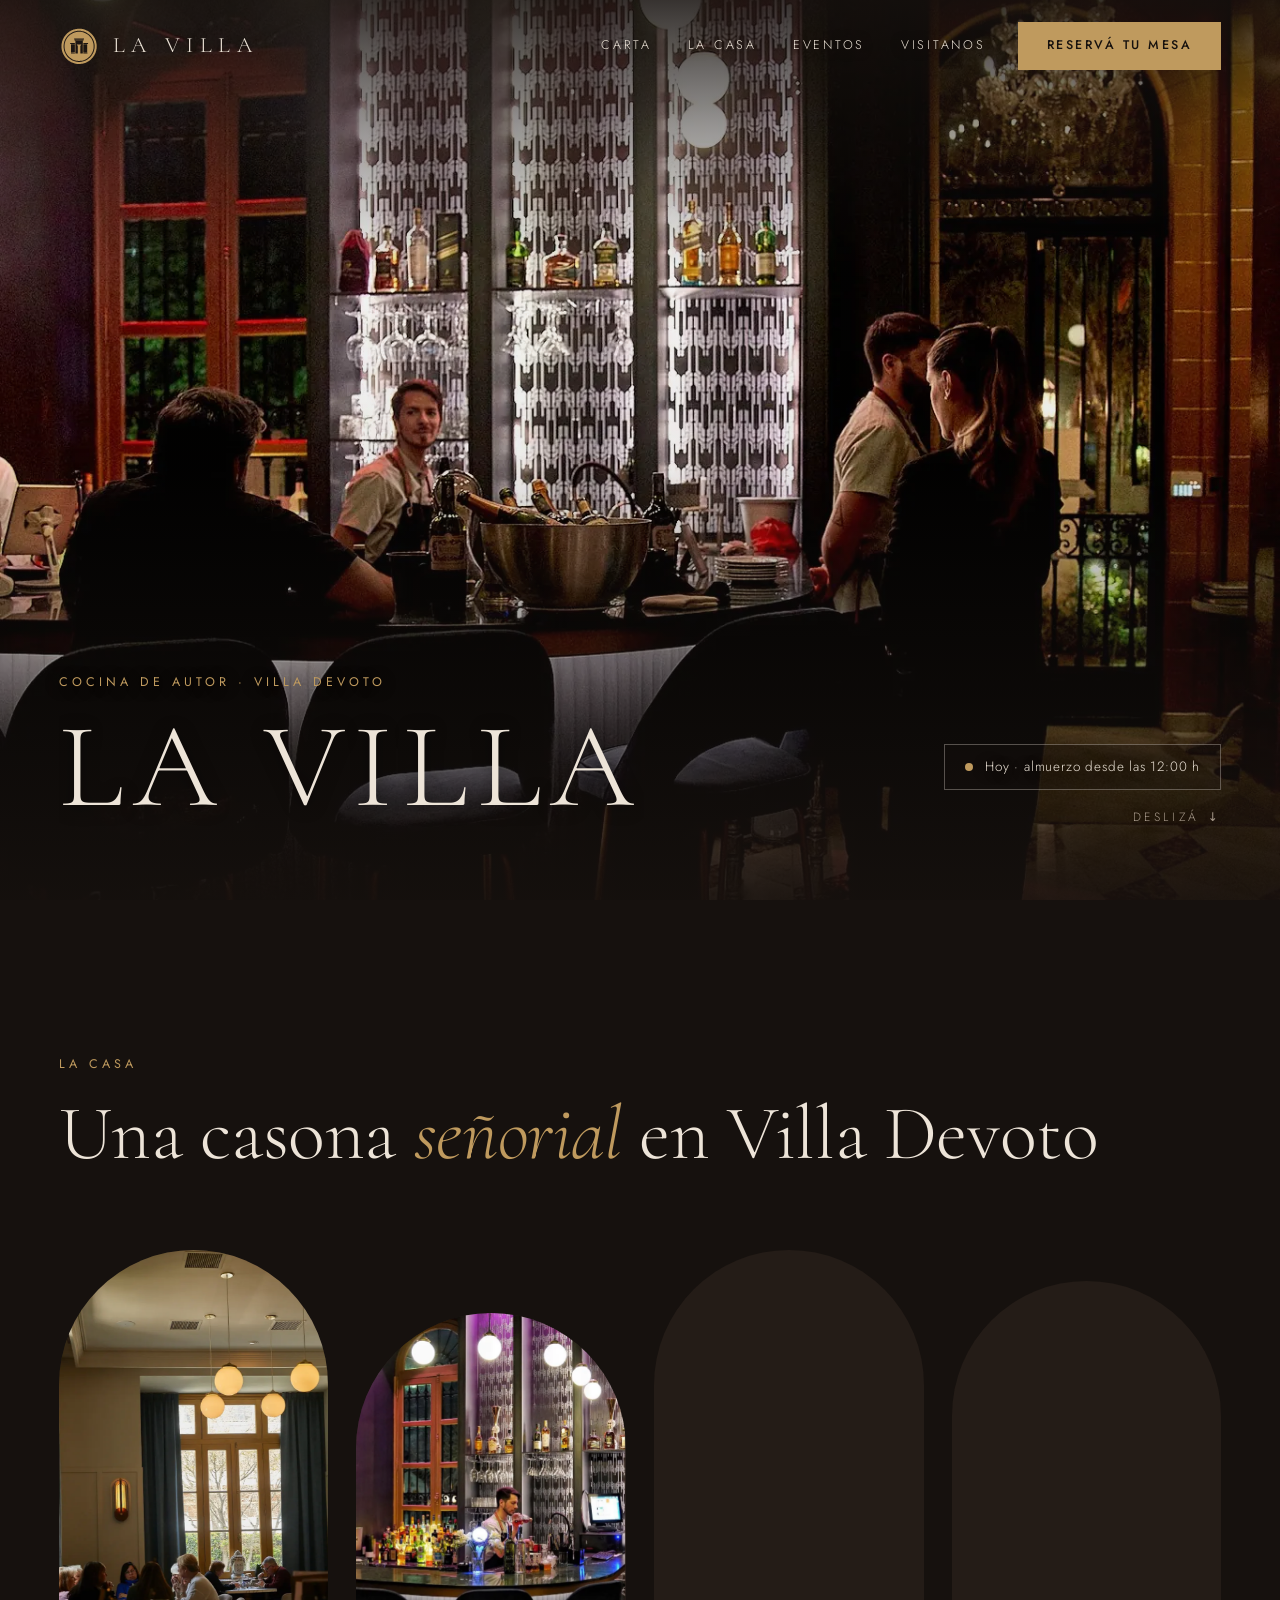
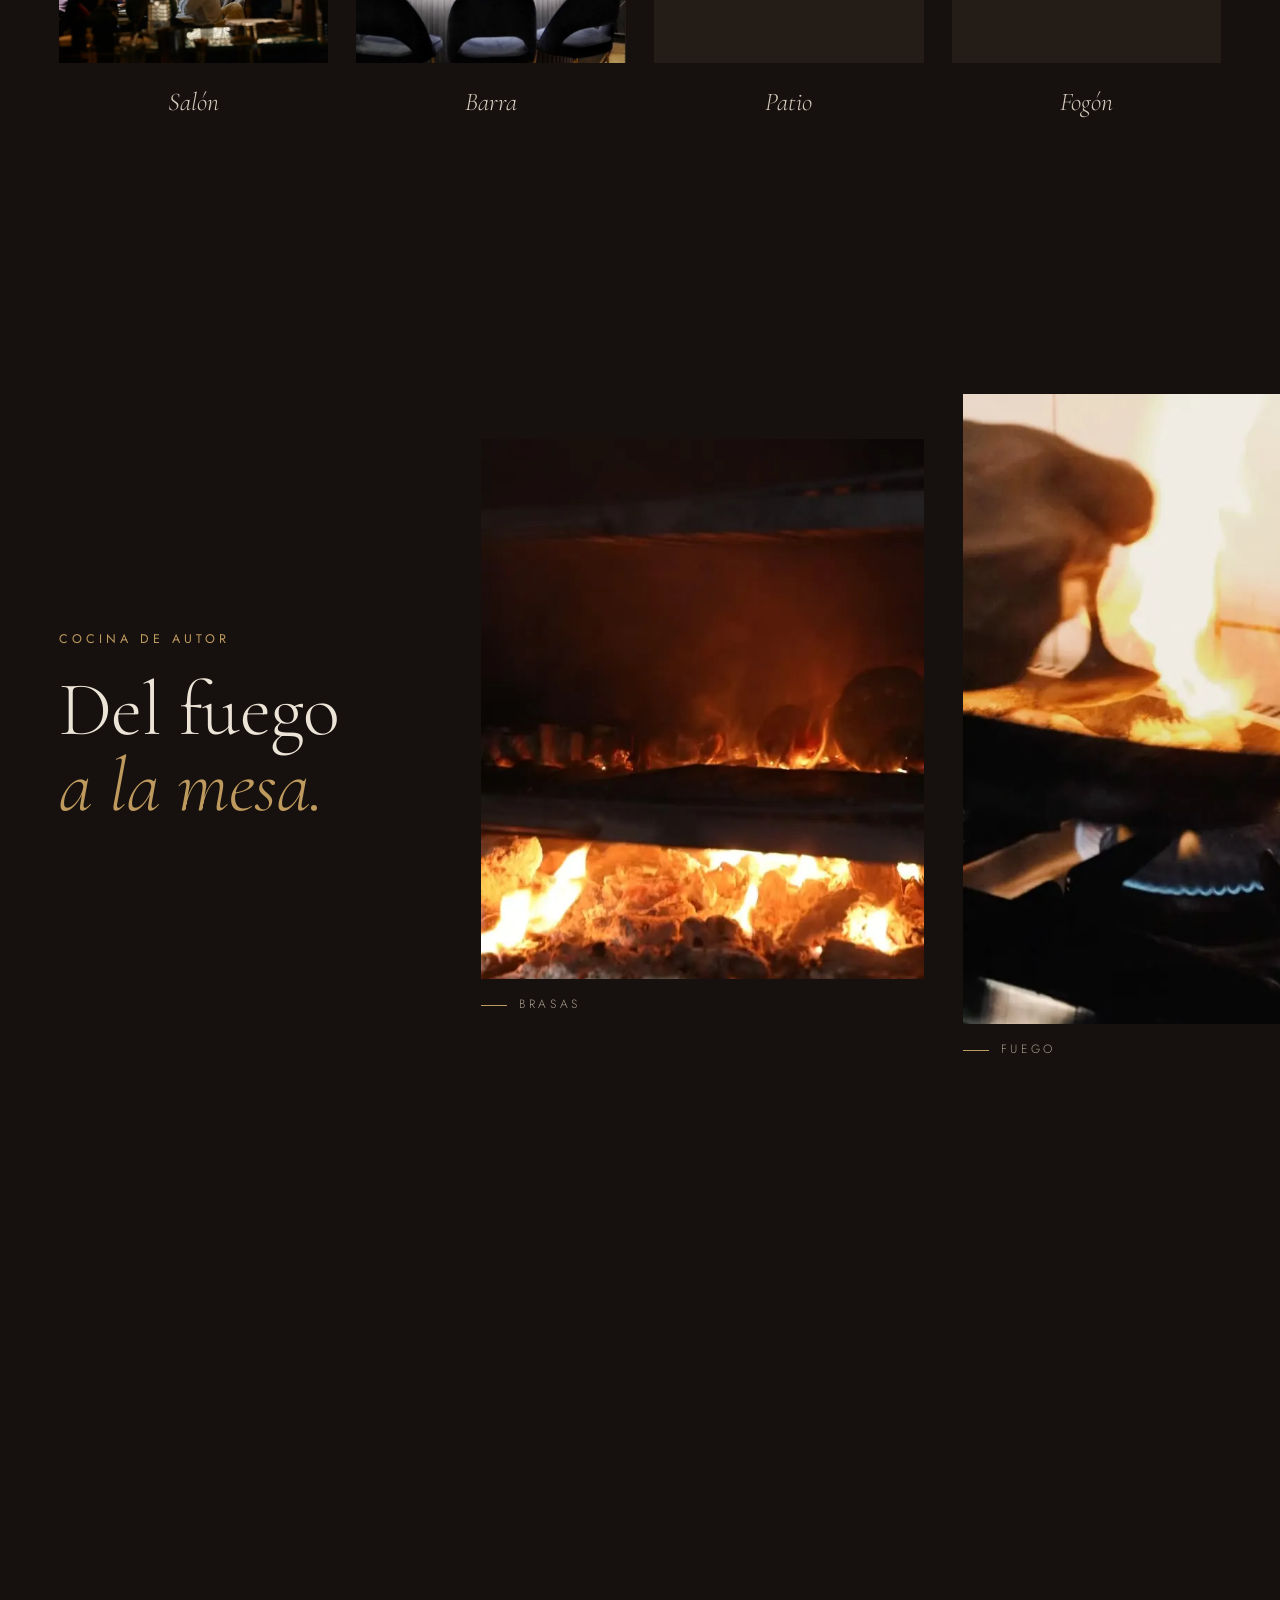
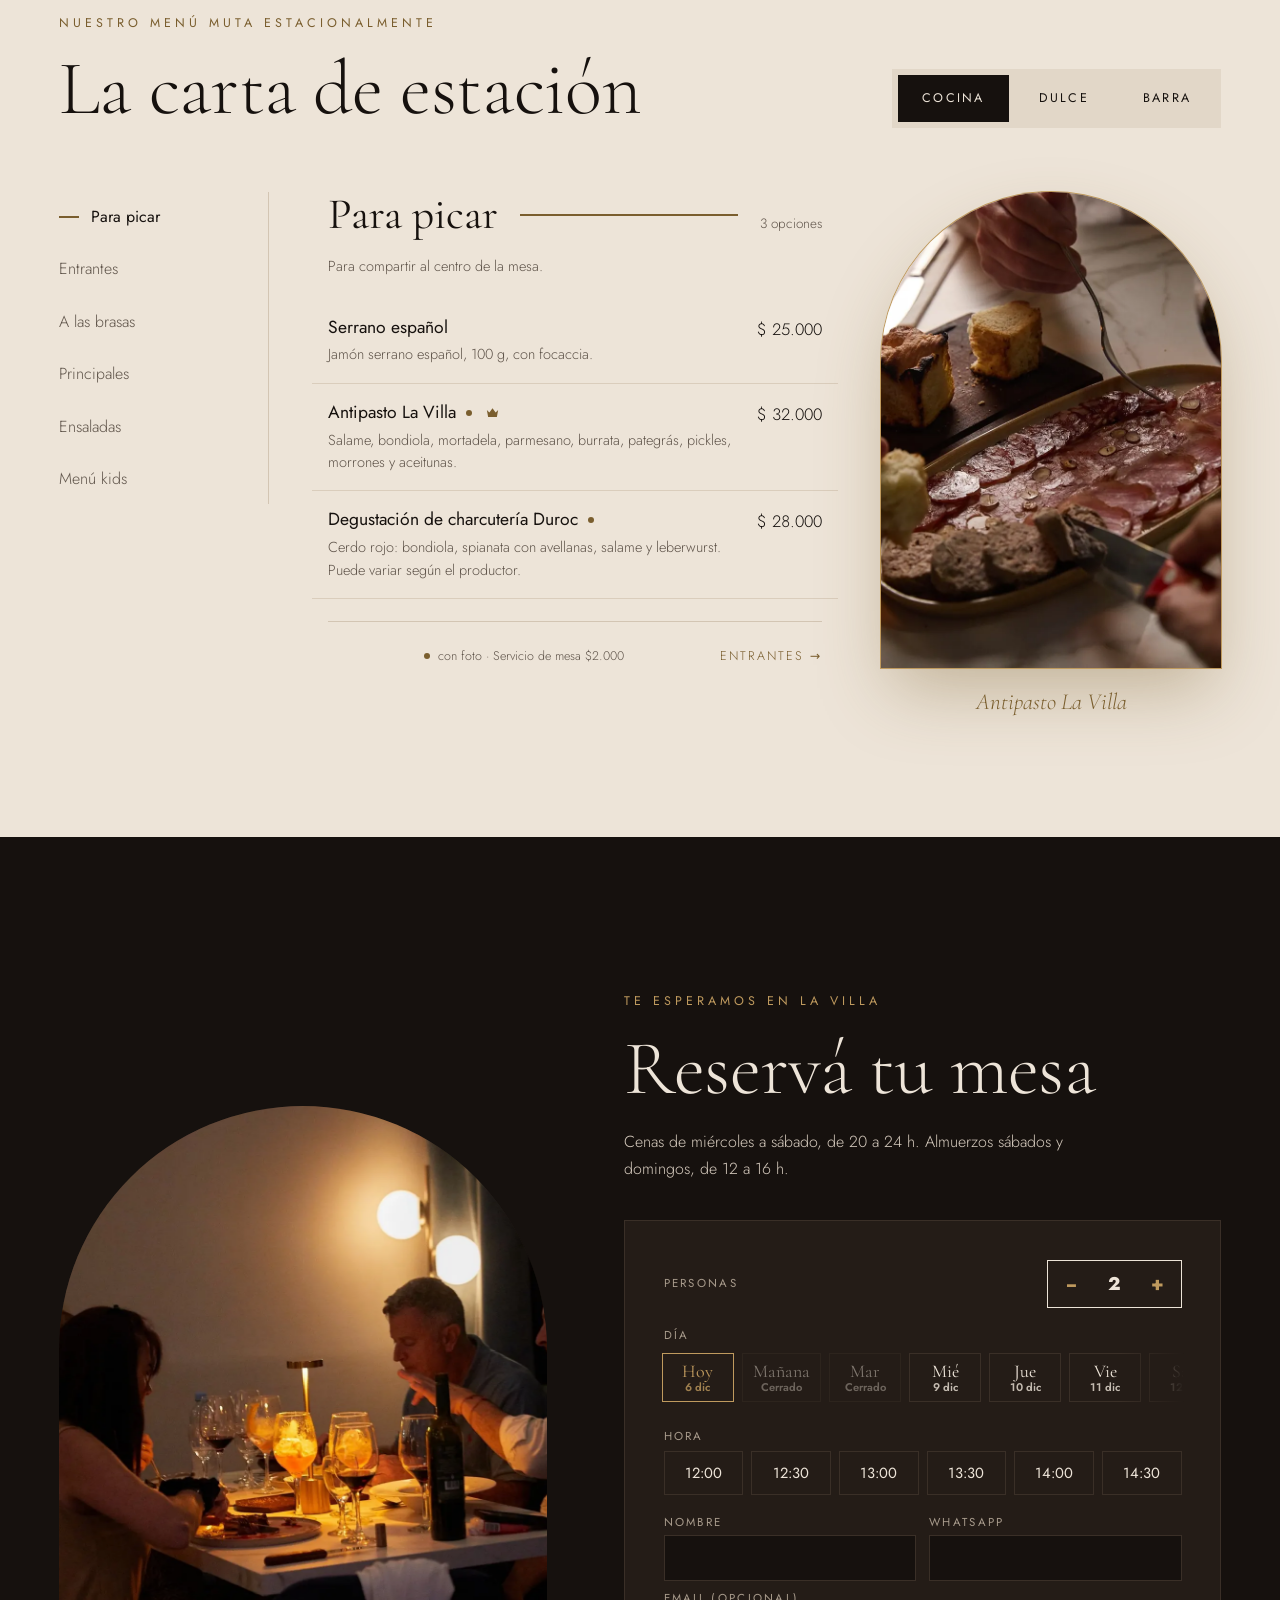
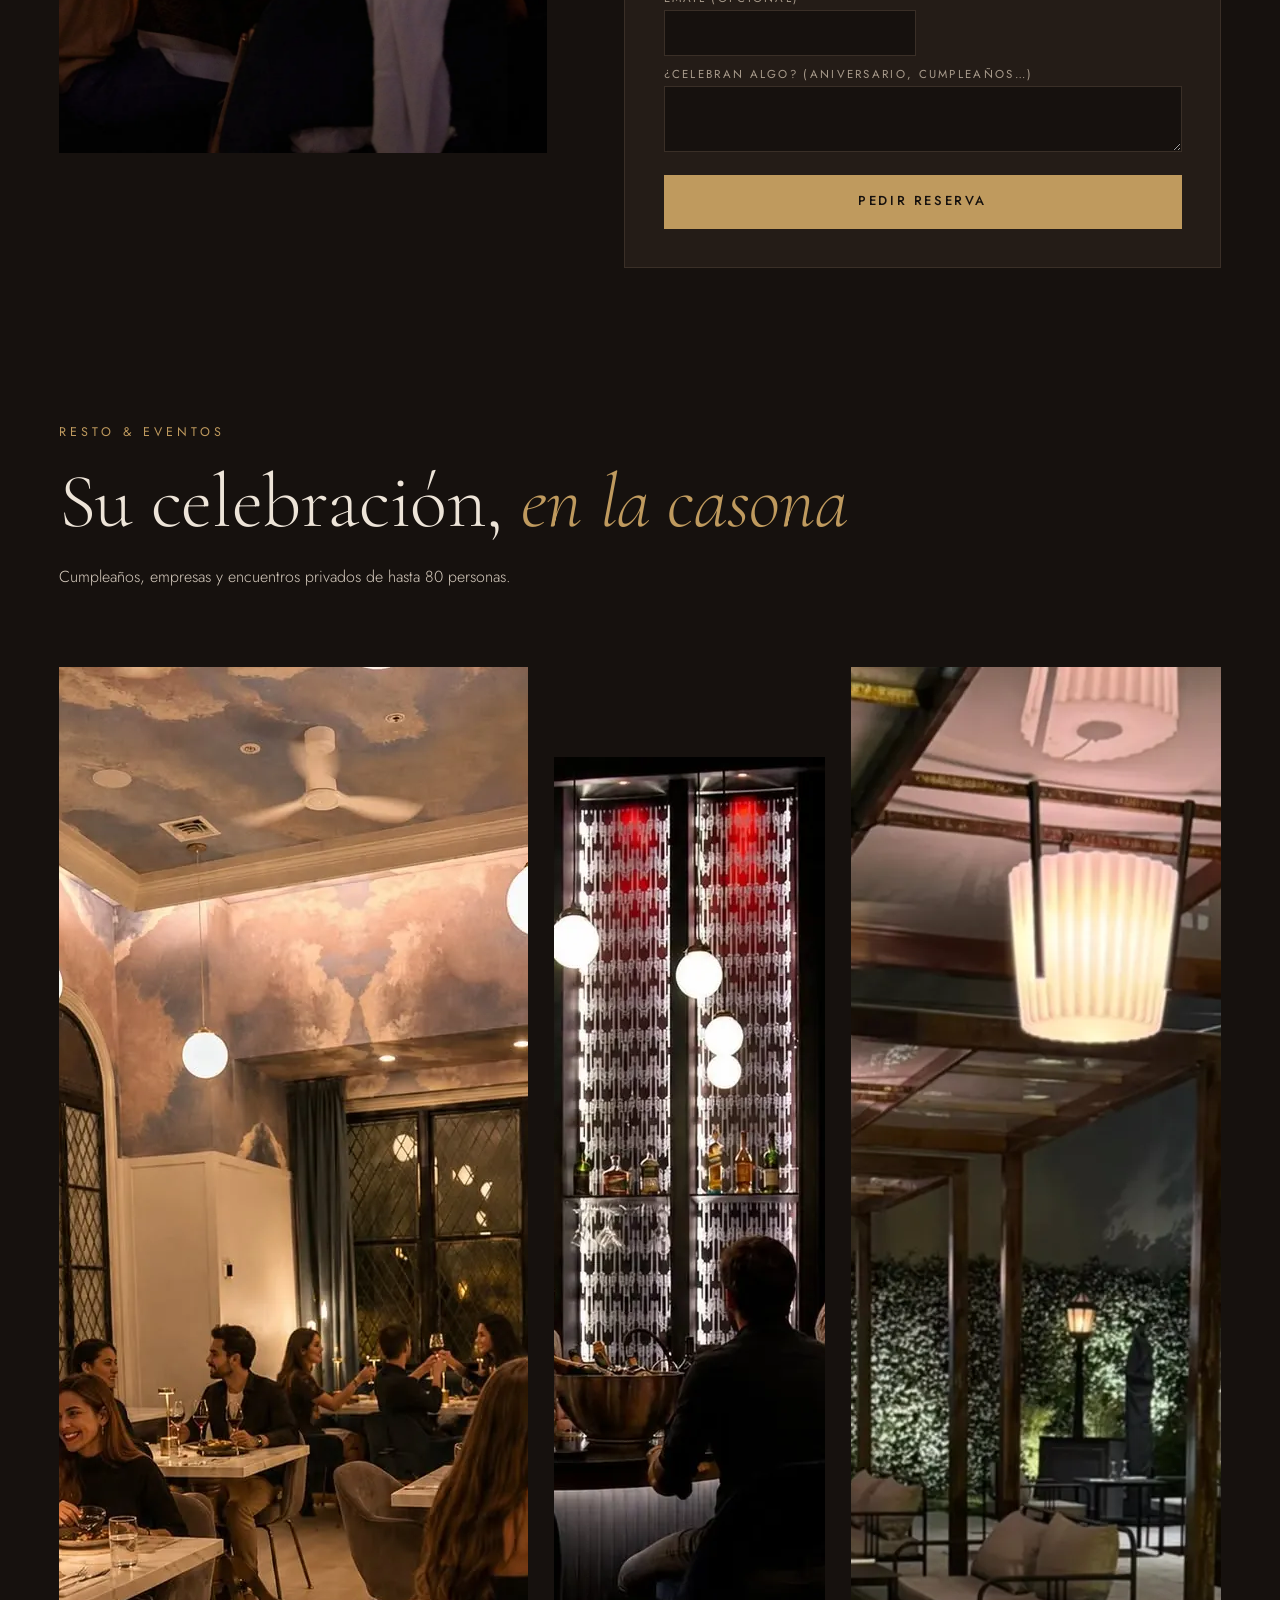
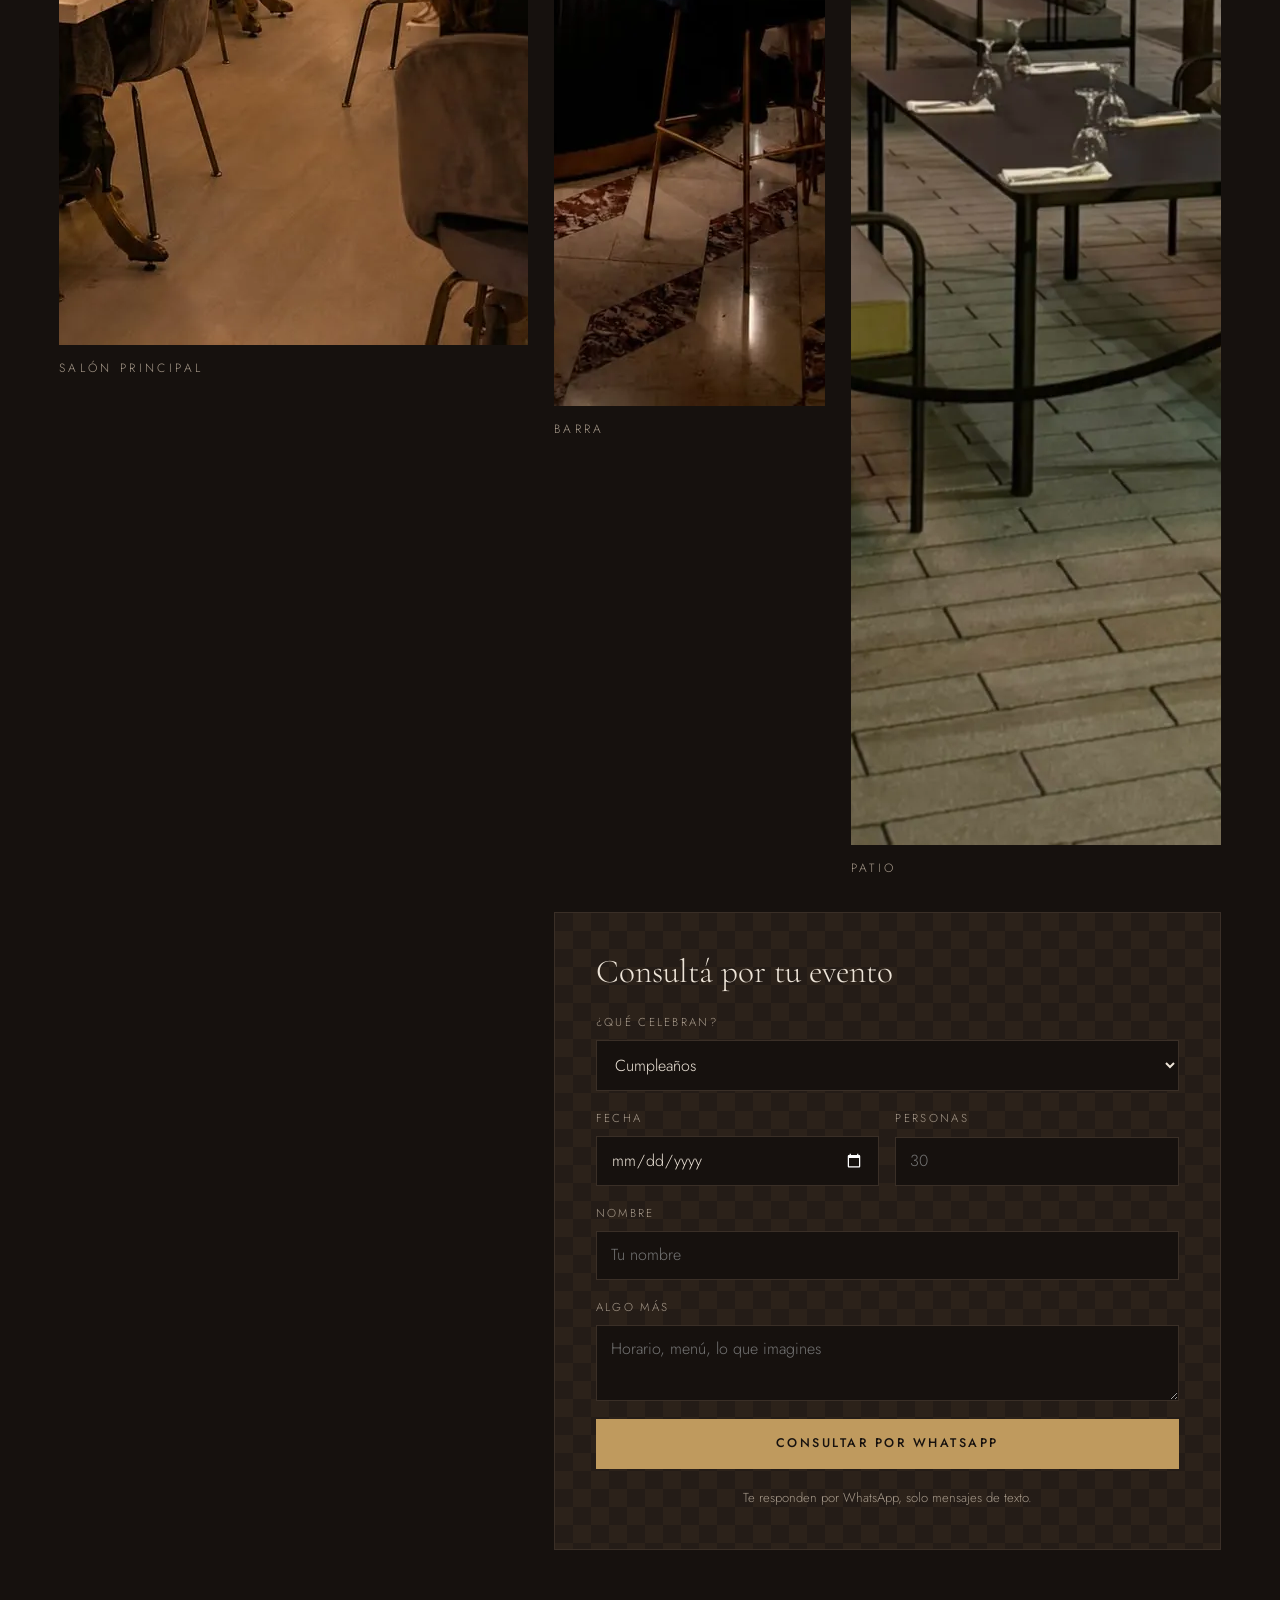
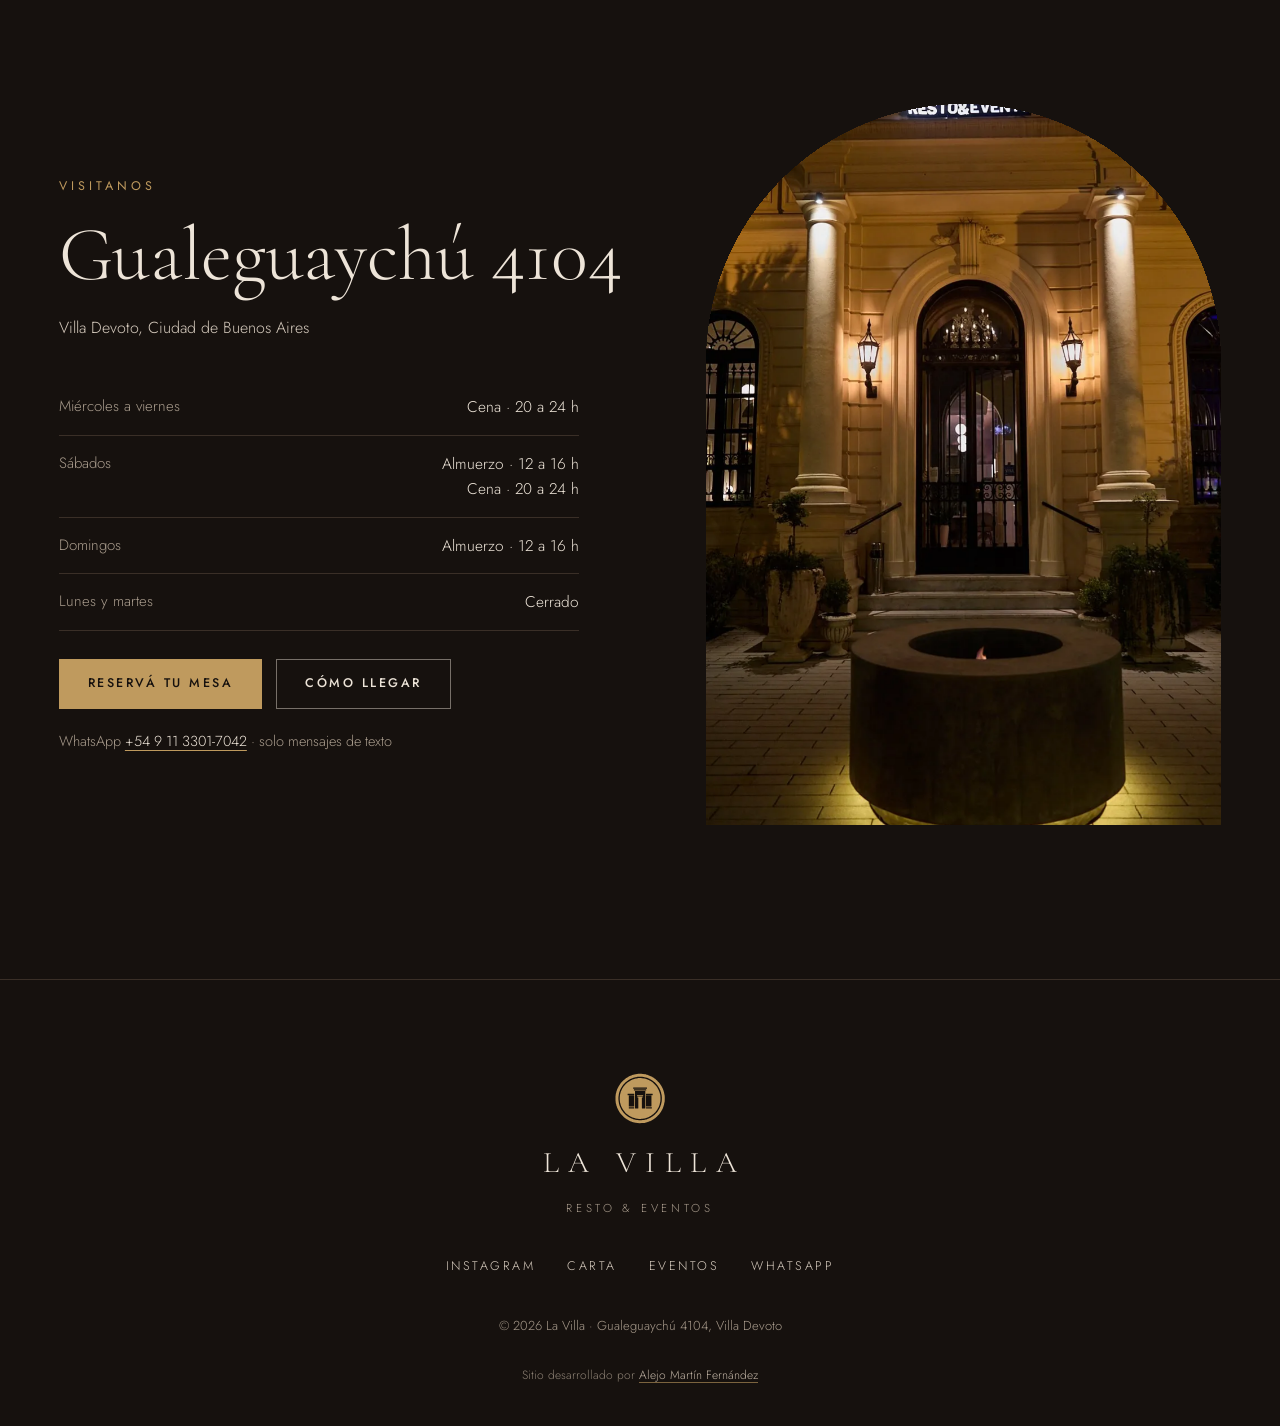
==== index.html @ 68de13ac "Demo Casa de la Villa Co-Authored-By: Claude Opus 5.5 <noreply@anthropic.com> Claude-Session: https:" ====
<!doctype html>
<html lang="es">
<head>
<meta charset="utf-8">
<meta name="viewport" content="width=device-width, initial-scale=1, viewport-fit=cover">
<title>La Villa · Resto &amp; Eventos · Cocina de autor en Villa Devoto</title>
<meta name="description" content="La Villa: cocina de autor de estación, carnes a las brasas y coctelería en una casona de Villa Devoto. Cenas de miércoles a sábado, almuerzos sábados y domingos. Reservá tu mesa.">
<meta name="theme-color" content="#16110E">
<meta property="og:title" content="La Villa · Resto &amp; Eventos">
<meta property="og:description" content="Cocina de autor en una casona de Villa Devoto. Reservá tu mesa.">
<meta property="og:image" content="img/hero-noche.webp">
<link rel="icon" href="img/isotipo.svg" type="image/svg+xml">
<script>
  // Antes de pintar: intro (si corresponde) y "el reloj" de la casona (día / noche según la hora del local).
  (function () {
    var d = document.documentElement, q = new URLSearchParams(location.search);
    var reduce = window.matchMedia && matchMedia('(prefers-reduced-motion: reduce)').matches;
    if (!reduce && !q.has('sinintro')) {
      d.classList.add('con-intro');
      d.style.overflow = 'hidden';
      setTimeout(function () { d.style.overflow = ''; }, 5200); // seguro anti-trabas
    }
    var m = q.get('momento');
    if (m !== 'dia' && m !== 'noche') {
      var h = Number(new Intl.DateTimeFormat('en-GB', { timeZone: 'America/Argentina/Buenos_Aires', hour: '2-digit', hourCycle: 'h23' }).format(new Date()));
      m = (h >= 7 && h < 19) ? 'dia' : 'noche';
    }
    d.dataset.momento = m;
  })();
</script>
<link rel="preconnect" href="https://fonts.googleapis.com">
<link rel="preconnect" href="https://fonts.gstatic.com" crossorigin>
<link rel="stylesheet" href="https://fonts.googleapis.com/css2?family=Cormorant+Garamond:ital,wght@0,300;0,400;0,500;1,300;1,400&amp;family=Jost:wght@300;400;500&amp;display=swap">
<link rel="stylesheet" href="kit/kit.css?v=1">
<link rel="stylesheet" href="css/style.css?v=1">
</head>
<body>

<!-- INTRO: se prende el fogón -->
<div id="intro" aria-hidden="true">
  <div class="intro__brasa"></div>
  <div class="intro__halo"></div>
  <img class="intro__iso" src="img/isotipo.svg" alt="" width="92" height="92">
  <div class="intro__nombre"><span>L</span><span>A</span><span>&nbsp;</span><span>V</span><span>I</span><span>L</span><span>L</span><span>A</span></div>
</div>

<header class="top" id="top">
  <a class="top__marca" href="#inicio" aria-label="La Villa, inicio">
    <img src="img/isotipo.svg" alt="" width="40" height="40">
    <span>LA VILLA</span>
  </a>
  <nav class="top__nav" aria-label="Secciones">
    <a href="#carta">Carta</a>
    <a href="#casa">La casa</a>
    <a href="#eventos">Eventos</a>
    <a href="#visitanos">Visitanos</a>
  </nav>
  <button type="button" class="btn btn--laton top__cta" data-kit-open="reservas">Reservá tu mesa</button>
  <button type="button" class="top__burger" aria-label="Abrir menú" aria-expanded="false" aria-controls="menu"><span></span><span></span></button>
</header>

<div class="menu" id="menu" hidden>
  <nav aria-label="Menú">
    <a href="#carta" style="--d:1">Carta</a>
    <a href="#casa" style="--d:2">La casa</a>
    <a href="#fuego" style="--d:3">Del fuego a la mesa</a>
    <a href="#eventos" style="--d:4">Eventos</a>
    <a href="#visitanos" style="--d:5">Visitanos</a>
  </nav>
  <button type="button" class="btn btn--laton" data-kit-open="reservas" style="--d:6">Reservá tu mesa</button>
</div>

<main>

  <!-- HERO -->
  <section class="hero" id="inicio" aria-label="La Villa">
    <div class="hero__foto">
      <img id="heroImg" alt="La Villa por dentro" width="1365" height="1706" fetchpriority="high" decoding="async">
      <script>
        (function () {
          var i = document.getElementById('heroImg'), dia = document.documentElement.dataset.momento === 'dia';
          i.src = dia ? 'img/hero-dia.webp' : 'img/hero-noche.webp';
          i.alt = dia ? 'El salón de La Villa con luz de mediodía' : 'La barra de La Villa iluminada de noche';
        })();
      </script>
      <noscript><img src="img/hero-noche.webp" alt="La barra de La Villa iluminada de noche"></noscript>
    </div>
    <div class="hero__velo"></div>
    <div class="hero__pie">
      <div class="hero__txt">
        <p class="kicker hero__kicker">Cocina de autor · Villa Devoto</p>
        <h1 class="hero__titulo"><span class="mascara"><span>LA VILLA</span></span></h1>
        <div class="hero__botones">
          <button type="button" class="btn btn--laton" data-kit-open="reservas">Reservá</button>
          <a class="btn btn--linea" href="#carta">La carta</a>
        </div>
      </div>
      <div class="hero__lado">
        <p class="estado" id="estado"><span class="estado__punto"></span><span class="estado__txt">Cenas de miércoles a sábado · 20 a 24 h</span></p>
        <a class="hero__bajar" href="#casa">Deslizá <span aria-hidden="true">↓</span></a>
      </div>
    </div>
  </section>

  <!-- LA CASA -->
  <section class="casa bloque" id="casa">
    <div class="cabeza">
      <p class="kicker rv">La casa</p>
      <h2 class="titulo rv" style="--d:1">Una casona <em>señorial</em> en Villa Devoto</h2>
    </div>
    <div class="arcos">
      <figure class="arco rv-foto" style="--d:0"><div class="arco__marco"><img src="img/casa-salon.webp" alt="El salón de techos altos" width="1100" height="1376" loading="lazy" decoding="async"></div><figcaption>Salón</figcaption></figure>
      <figure class="arco arco--bajo rv-foto" style="--d:1"><div class="arco__marco"><img src="img/casa-barra.webp" alt="La barra iluminada" width="892" height="1115" loading="lazy" decoding="async"></div><figcaption>Barra</figcaption></figure>
      <figure class="arco rv-foto" style="--d:2"><div class="arco__marco"><img src="img/casa-patio.webp" alt="El patio con faroles" width="1100" height="1375" loading="lazy" decoding="async"></div><figcaption>Patio</figcaption></figure>
      <figure class="arco arco--medio rv-foto" style="--d:3"><div class="arco__marco"><img src="img/casa-fogon.webp" alt="El fogón de la entrada" width="1000" height="1778" loading="lazy" decoding="async"></div><figcaption>Fogón</figcaption></figure>
    </div>
  </section>

  <!-- DEL FUEGO A LA MESA -->
  <section class="fuego" id="fuego" aria-label="Del fuego a la mesa">
    <div class="fuego__pin">
      <div class="fuego__pista">
        <div class="fuego__intro">
          <p class="kicker rv">Cocina de autor</p>
          <h2 class="titulo rv" style="--d:1">Del fuego<br><em>a la mesa.</em></h2>
        </div>
        <figure class="cuadro"><img src="img/fuego-brasas.webp" alt="Brasas del horno de carbón" width="640" height="1136" loading="lazy" decoding="async"><figcaption>Brasas</figcaption></figure>
        <figure class="cuadro cuadro--alto"><img src="img/fuego-llama.webp" alt="Llama en la sartén" width="720" height="1280" loading="lazy" decoding="async"><figcaption>Fuego</figcaption></figure>
        <figure class="cuadro"><img src="img/fuego-cocina.webp" alt="El cocinero en la línea" width="1000" height="1250" loading="lazy" decoding="async"><figcaption>Oficio</figcaption></figure>
        <figure class="cuadro cuadro--alto"><img src="img/fuego-emplatado.webp" alt="Emplatado de un pescado" width="1000" height="1250" loading="lazy" decoding="async"><figcaption>Detalle</figcaption></figure>
        <figure class="cuadro"><img src="img/fuego-mesa.webp" alt="Un plato llega a la mesa" width="1000" height="1250" loading="lazy" decoding="async"><figcaption>Mesa</figcaption></figure>
      </div>
    </div>
  </section>

  <!-- CARTA -->
  <section class="carta bloque" id="carta">
    <div class="carta__cabeza">
      <div>
        <p class="kicker rv">Nuestro menú muta estacionalmente</p>
        <h2 class="titulo rv" style="--d:1">La carta de estación</h2>
      </div>
      <div class="carta__paginas rv" style="--d:2" role="tablist" aria-label="Partes de la carta">
        <button type="button" role="tab" data-pagina="cocina" aria-selected="true" class="is-on">Cocina</button>
        <button type="button" role="tab" data-pagina="dulce" aria-selected="false">Dulce</button>
        <button type="button" role="tab" data-pagina="barra" aria-selected="false">Barra</button>
      </div>
    </div>
    <div class="carta__cuerpo rv" style="--d:2">
      <nav class="carta__indice" aria-label="Secciones de la carta"></nav>
      <div class="carta__lista">
        <div class="carta__seccion-cabeza">
          <h3 class="carta__seccion"></h3>
          <span class="carta__linea"></span>
          <span class="carta__cuenta"></span>
        </div>
        <p class="carta__nota" hidden></p>
        <div data-kit="carta"></div>
        <div class="carta__pie">
          <button type="button" class="carta__nav" data-ir="-1"></button>
          <span class="carta__leyenda"><span class="punto"></span> con foto · Servicio de mesa $2.000</span>
          <button type="button" class="carta__nav carta__nav--sig" data-ir="1"></button>
        </div>
      </div>
      <figure class="carta__foto" aria-hidden="true">
        <div class="carta__arco"><img class="a" alt="" decoding="async"><img class="b" alt="" decoding="async"></div>
        <figcaption></figcaption>
      </figure>
    </div>
  </section>

  <!-- RESERVAS -->
  <section class="reserva bloque" id="reservar">
    <figure class="reserva__foto rv-foto">
      <div class="arco__marco">
        <img src="img/mesa-noche.webp" data-src-dia="img/mesa-dia.webp" alt="Una mesa a la luz de las lámparas" width="1080" height="1350" loading="lazy" decoding="async">
      </div>
    </figure>
    <div class="reserva__form">
      <p class="kicker rv">Te esperamos en La Villa</p>
      <h2 class="titulo rv" style="--d:1">Reservá tu mesa</h2>
      <p class="bajada rv" style="--d:2">Cenas de miércoles a sábado, de 20 a 24 h. Almuerzos sábados y domingos, de 12 a 16 h.</p>
      <div class="rv" style="--d:3" data-kit="reservas"></div>
    </div>
  </section>

  <!-- EVENTOS -->
  <section class="eventos bloque" id="eventos">
    <div class="cabeza">
      <p class="kicker rv">Resto &amp; Eventos</p>
      <h2 class="titulo rv" style="--d:1">Su celebración, <em>en la casona</em></h2>
      <p class="bajada rv" style="--d:2">Cumpleaños, empresas y encuentros privados de hasta 80 personas.</p>
    </div>
    <div class="eventos__grilla">
      <figure class="ev ev--a rv-foto"><img src="img/evento-salon.webp" alt="El salón lleno, de noche" width="1023" height="1278" loading="lazy" decoding="async"><figcaption>Salón principal</figcaption></figure>
      <figure class="ev ev--b rv-foto" style="--d:1"><img src="img/evento-barra.webp" alt="La barra en una noche llena" width="1000" height="1249" loading="lazy" decoding="async"><figcaption>Barra</figcaption></figure>
      <figure class="ev ev--c rv-foto" style="--d:2"><img src="img/evento-patio.webp" alt="El patio cubierto" width="1000" height="1778" loading="lazy" decoding="async"><figcaption>Patio</figcaption></figure>
      <form class="ev-form rv" style="--d:2" id="evForm" novalidate>
        <h3>Consultá por tu evento</h3>
        <label class="campo"><span>¿Qué celebran?</span>
          <select name="tipo">
            <option>Cumpleaños</option><option>Evento de empresa</option><option>Aniversario o casamiento</option><option>Otro</option>
          </select>
        </label>
        <div class="campo-fila">
          <label class="campo"><span>Fecha</span><input type="date" name="fecha"></label>
          <label class="campo"><span>Personas</span><input type="number" name="personas" min="10" max="80" inputmode="numeric" placeholder="30"></label>
        </div>
        <label class="campo"><span>Nombre</span><input name="nombre" autocomplete="name" placeholder="Tu nombre"></label>
        <label class="campo"><span>Algo más</span><textarea name="nota" rows="2" placeholder="Horario, menú, lo que imagines"></textarea></label>
        <p class="ev-form__msg" role="alert" hidden></p>
        <button type="submit" class="btn btn--laton btn--bloque">Consultar por WhatsApp</button>
        <p class="ev-form__nota">Te responden por WhatsApp, solo mensajes de texto.</p>
      </form>
    </div>
  </section>

  <!-- VISITANOS -->
  <section class="visitanos bloque" id="visitanos">
    <figure class="visitanos__foto rv-foto">
      <div class="arco__marco"><img src="img/fachada-fogon.webp" alt="La fachada de La Villa de noche, con el fogón encendido" width="914" height="1620" loading="lazy" decoding="async"></div>
    </figure>
    <div class="visitanos__info">
      <p class="kicker rv">Visitanos</p>
      <h2 class="titulo rv" style="--d:1">Gualeguaychú 4104</h2>
      <p class="bajada rv" style="--d:2">Villa Devoto, Ciudad de Buenos Aires</p>
      <dl class="horarios rv" style="--d:3">
        <div><dt>Miércoles a viernes</dt><dd>Cena · 20 a 24 h</dd></div>
        <div><dt>Sábados</dt><dd>Almuerzo · 12 a 16 h<br>Cena · 20 a 24 h</dd></div>
        <div><dt>Domingos</dt><dd>Almuerzo · 12 a 16 h</dd></div>
        <div><dt>Lunes y martes</dt><dd>Cerrado</dd></div>
      </dl>
      <div class="visitanos__botones rv" style="--d:4">
        <button type="button" class="btn btn--laton" data-kit-open="reservas">Reservá tu mesa</button>
        <a class="btn btn--linea" href="https://www.google.com/maps/search/?api=1&amp;query=Gualeguaych%C3%BA+4104%2C+Villa+Devoto%2C+CABA" target="_blank" rel="noopener">Cómo llegar</a>
      </div>
      <p class="visitanos__wa rv" style="--d:5">WhatsApp <a href="https://wa.me/5491133017042" target="_blank" rel="noopener">+54 9 11 3301-7042</a> · solo mensajes de texto</p>
    </div>
  </section>

</main>

<footer class="pie">
  <div class="pie__marca">
    <img src="img/isotipo.svg" alt="" width="56" height="56" loading="lazy">
    <span>LA VILLA</span>
    <small>Resto &amp; Eventos</small>
  </div>
  <nav class="pie__links" aria-label="Enlaces">
    <a href="https://www.instagram.com/casadelavillaarg/" target="_blank" rel="noopener">Instagram</a>
    <a href="#carta">Carta</a>
    <a href="#eventos">Eventos</a>
    <a href="https://wa.me/5491133017042" target="_blank" rel="noopener">WhatsApp</a>
  </nav>
  <p class="pie__legal">© <span id="anio">2026</span> La Villa · Gualeguaychú 4104, Villa Devoto</p>
  <p class="pie__credito">Sitio desarrollado por <a href="https://alejomfernandez.com.ar" target="_blank" rel="noopener">Alejo Martín Fernández</a></p>
</footer>

<div class="visor" id="visor" hidden>
  <div class="visor__fondo" data-cerrar></div>
  <figure class="visor__caja">
    <button type="button" class="visor__x" data-cerrar aria-label="Cerrar foto"><svg viewBox="0 0 24 24" aria-hidden="true"><path d="M6 6l12 12M18 6L6 18"/></svg></button>
    <img alt="">
    <figcaption></figcaption>
  </figure>
</div>

<script type="module" src="js/main.js?v=1"></script>
</body>
</html>
---- kit/kit.css ----
/* KIT DEMOS — estilos de módulos y popups.
   Todo sale de las variables --kit-* que arma core/theme.js desde cliente.json → marca.
   Cada demo puede pisar cualquier variable o clase .kit-* en su propio CSS. */

:root {
  --kit-bg: #fff; --kit-surface: #fff; --kit-text: #151515; --kit-muted: #666; --kit-primary: #111; --kit-on-primary: #fff;
  --kit-accent: #fc0; --kit-on-accent: #111; --kit-border: #ddd; --kit-ok: #1f9d55; --kit-warn: #d97706; --kit-danger: #d42a1d;
  --kit-font-head: inherit; --kit-font-body: inherit; --kit-head-case: uppercase;
  --kit-radius: 14px; --kit-radius-btn: 12px; --kit-border-w: 1.5px; --kit-shadow: 0 10px 30px -12px rgba(0,0,0,.35);
  --kit-ease: cubic-bezier(.2,.8,.2,1); --kit-z: 9000;
}
.kit-root, .kit-root *, .kit-root *::before, .kit-root *::after { box-sizing: border-box; }
.kit-root [hidden], .kit-root[hidden] { display: none !important; }
.kit-root { font-family: var(--kit-font-body); color: var(--kit-text); -webkit-tap-highlight-color: transparent; }
.kit-sr { position: absolute !important; width: 1px; height: 1px; overflow: hidden; clip: rect(0 0 0 0); white-space: nowrap; }
html.kit-lock { overflow: hidden; }
html.kit-lock body { overflow: hidden; touch-action: none; }

/* ---------- botones ---------- */
.kit-btn {
  appearance: none; display: inline-flex; align-items: center; justify-content: center; gap: .45em;
  min-height: 44px; padding: .7em 1.15em; border: var(--kit-border-w) solid var(--kit-primary); border-radius: var(--kit-radius-btn);
  background: var(--kit-primary); color: var(--kit-on-primary); font: 700 .95rem/1.1 var(--kit-font-body); text-decoration: none;
  cursor: pointer; transition: transform .15s var(--kit-ease), filter .15s, background .2s, box-shadow .2s; white-space: nowrap;
}
.kit-btn:hover { filter: brightness(1.08); }
.kit-btn:active { transform: translateY(1px) scale(.98); }
.kit-btn:focus-visible, .kit-chip:focus-visible, .kit-tab:focus-visible, .kit-add:focus-visible, .kit-x:focus-visible { outline: 3px solid var(--kit-accent); outline-offset: 2px; }
.kit-btn--ghost { background: var(--kit-surface); color: var(--kit-text); border-color: var(--kit-border); }
.kit-btn--danger { background: var(--kit-danger); border-color: var(--kit-danger); color: #fff; }
.kit-btn--danger-t { color: var(--kit-danger); }
.kit-btn--sm { min-height: 36px; padding: .45em .85em; font-size: .85rem; }
.kit-btn--big { min-height: 54px; font-size: 1.05rem; font-family: var(--kit-font-head); text-transform: var(--kit-head-case); letter-spacing: .02em; }
.kit-btn--block { width: 100%; }
.kit-btn[disabled] { opacity: .55; cursor: not-allowed; }
.kit-btn.is-loading { position: relative; color: transparent !important; }
.kit-btn.is-loading::after { content: ""; position: absolute; width: 20px; height: 20px; border: 2.5px solid var(--kit-on-primary); border-right-color: transparent; border-radius: 50%; animation: kit-spin .7s linear infinite; }
.kit-icon { appearance: none; width: 36px; height: 36px; display: inline-grid; place-items: center; border: var(--kit-border-w) solid var(--kit-border); border-radius: 10px; background: var(--kit-surface); color: var(--kit-text); cursor: pointer; font-size: 1rem; }
.kit-icon--danger { color: var(--kit-danger); }
.kit-icon[disabled] { opacity: .35; cursor: default; }
.kit-row { display: flex; gap: .6rem; flex-wrap: wrap; align-items: center; }
.kit-row--end { justify-content: flex-end; } .kit-row--center { justify-content: center; } .kit-row--between { justify-content: space-between; }
.kit-row--stack { flex-direction: column; align-items: stretch; }

/* ---------- badges / tags ---------- */
.kit-badge { display: inline-flex; align-items: center; gap: .3em; padding: .28em .6em; border-radius: 999px; font: 700 .72rem/1 var(--kit-font-body); letter-spacing: .02em; background: color-mix(in srgb, var(--kit-text) 9%, var(--kit-surface)); color: var(--kit-text); white-space: nowrap; }
.kit-badge--ok { background: color-mix(in srgb, var(--kit-ok) 16%, var(--kit-surface)); color: color-mix(in srgb, var(--kit-ok) 75%, #000); }
.kit-badge--warn { background: color-mix(in srgb, var(--kit-warn) 18%, var(--kit-surface)); color: color-mix(in srgb, var(--kit-warn) 70%, #000); }
.kit-badge--danger, .kit-badge--off { background: color-mix(in srgb, var(--kit-danger) 14%, var(--kit-surface)); color: color-mix(in srgb, var(--kit-danger) 80%, #000); }
.kit-badge--new { background: var(--kit-accent); color: var(--kit-on-accent); animation: kit-pulse 1.4s ease-in-out 3; }
.kit-tag { display: inline-grid; place-items: center; width: 1.15em; height: 1.15em; vertical-align: -.12em; margin-left: .15em; color: var(--kit-primary); }
.kit-tag svg { width: 100%; height: 100%; }
.kit-tag--txt { width: auto; height: auto; font-size: .7em; padding: .15em .45em; border-radius: 999px; background: var(--kit-accent); color: var(--kit-on-accent); }

/* ---------- carta ---------- */
.kit-carta { --kit-cols: 1; }
.kit-tabs { display: flex; gap: .5rem; overflow-x: auto; scrollbar-width: none; padding: 2px 2px 10px; margin-bottom: .5rem; scroll-snap-type: x proximity; }
.kit-tabs::-webkit-scrollbar { display: none; }
.kit-tab {
  appearance: none; flex: 0 0 auto; scroll-snap-align: start; min-height: 44px; padding: .55em 1.1em;
  border: var(--kit-border-w) solid var(--kit-text); border-radius: var(--kit-radius-btn); background: var(--kit-surface); color: var(--kit-text);
  font: 700 .95rem/1 var(--kit-font-head); text-transform: var(--kit-head-case); letter-spacing: .03em; cursor: pointer; transition: background .2s, color .2s, transform .15s;
}
.kit-tab.is-on { background: var(--kit-primary); border-color: var(--kit-primary); color: var(--kit-on-primary); }
.kit-carta__panel { display: grid; grid-template-columns: repeat(var(--kit-cols), minmax(0, 1fr)); gap: 0 2rem; }
.kit-item {
  display: grid; grid-template-columns: auto minmax(0, 1fr) auto; gap: .9rem; align-items: center; padding: 1rem 0;
  border-bottom: var(--kit-border-w) dashed var(--kit-border); min-width: 0;
  animation: kit-up .5s var(--kit-ease) both; animation-delay: calc(var(--i, 0) * 45ms);
}
.kit-item:not(:has(.kit-item__foto)) { grid-template-columns: minmax(0, 1fr) auto; }
.kit-item.is-off { opacity: .55; }
.kit-item__foto { width: 64px; height: 64px; object-fit: cover; border-radius: calc(var(--kit-radius) * .7); }
.kit-item__name { margin: 0 0 .25rem; font: 400 1.2rem/1.05 var(--kit-font-head); text-transform: var(--kit-head-case); }
.kit-item__n { margin-right: .5em; color: var(--kit-primary); }
.kit-item__desc { margin: 0; color: var(--kit-muted); font-size: .9rem; line-height: 1.4; }
.kit-item__side { display: flex; flex-direction: column; align-items: flex-end; gap: .45rem; }
.kit-price { font: 700 1.05rem/1 var(--kit-font-body); white-space: nowrap; }
.kit-price--na { font-size: .85rem; color: var(--kit-muted); font-weight: 600; }
.kit-add {
  appearance: none; min-height: 40px; padding: .45em .9em; border: var(--kit-border-w) solid var(--kit-primary); border-radius: var(--kit-radius-btn);
  background: var(--kit-surface); color: var(--kit-primary); font: 800 .85rem/1 var(--kit-font-body); cursor: pointer; white-space: nowrap;
  transition: background .2s, color .2s, transform .12s;
}
.kit-add:hover { background: var(--kit-primary); color: var(--kit-on-primary); }
.kit-add:active { transform: scale(.94); }
.kit-step { display: inline-flex; align-items: center; border: var(--kit-border-w) solid var(--kit-primary); border-radius: var(--kit-radius-btn); background: var(--kit-primary); color: var(--kit-on-primary); overflow: hidden; animation: kit-pop .25s var(--kit-ease); }
.kit-step button { appearance: none; width: 38px; height: 38px; border: 0; background: transparent; color: inherit; font: 800 1.15rem/1 var(--kit-font-body); cursor: pointer; }
.kit-step button:disabled { opacity: .35; cursor: default; }
.kit-step output { min-width: 1.6em; text-align: center; font-weight: 800; }
.kit-step--lg button { width: 46px; height: 46px; }
.kit-step--lg output { min-width: 2.2em; font-size: 1.15rem; }
@media (min-width: 900px) { .kit-carta { --kit-cols: 2; } }

/* ---------- botón flotante del carrito ---------- */
.kit-fab {
  position: fixed; z-index: calc(var(--kit-z) - 2); right: max(14px, env(safe-area-inset-right)); bottom: max(14px, env(safe-area-inset-bottom));
  display: flex; align-items: center; gap: .7rem; padding: .55rem 1rem .55rem .6rem; min-height: 58px;
  border: var(--kit-border-w) solid var(--kit-text); border-radius: var(--kit-radius-btn); background: var(--kit-primary); color: var(--kit-on-primary);
  box-shadow: var(--kit-shadow); cursor: pointer; font-family: var(--kit-font-body); text-align: left;
  animation: kit-in-up .45s var(--kit-ease) both;
}
.kit-fab__ico { width: 40px; height: 40px; display: grid; place-items: center; border-radius: calc(var(--kit-radius-btn) * .8); background: color-mix(in srgb, var(--kit-on-primary) 16%, transparent); }
.kit-fab__ico svg { width: 22px; height: 22px; fill: none; stroke: currentColor; stroke-width: 2; stroke-linejoin: round; }
.kit-fab__txt { display: flex; flex-direction: column; line-height: 1.1; }
.kit-fab__label { font: 400 1rem/1 var(--kit-font-head); text-transform: var(--kit-head-case); letter-spacing: .03em; }
.kit-fab__total { font-weight: 700; font-size: .9rem; opacity: .92; }
.kit-fab__n { position: absolute; top: -9px; left: -9px; min-width: 26px; height: 26px; padding: 0 6px; display: grid; place-items: center; border-radius: 999px; background: var(--kit-accent); color: var(--kit-on-accent); font: 800 .8rem/1 var(--kit-font-body); border: 2px solid var(--kit-text); }
.kit-fab.bump { animation: kit-bump .45s var(--kit-ease); }
.kit-fly { position: fixed; z-index: var(--kit-z); width: 54px; height: 54px; margin: -27px 0 0 -27px; border-radius: 50%; background: var(--kit-accent); overflow: hidden; pointer-events: none; transition: transform .6s cubic-bezier(.5,-.3,.7,1), opacity .6s; box-shadow: 0 4px 14px rgba(0,0,0,.25); }
.kit-fly img { width: 100%; height: 100%; object-fit: cover; }

/* píldora "probá el panel" (solo demo) */
.kit-demo-pill {
  position: fixed; z-index: calc(var(--kit-z) - 3); left: max(14px, env(safe-area-inset-left)); bottom: max(14px, env(safe-area-inset-bottom));
  display: inline-flex; align-items: center; gap: .5rem; padding: .55rem .9rem; border-radius: 999px; background: var(--kit-surface); color: var(--kit-text);
  border: var(--kit-border-w) solid var(--kit-text); box-shadow: var(--kit-shadow); font: 700 .8rem/1 var(--kit-font-body); text-decoration: none;
  opacity: 0; transform: translateY(20px); transition: opacity .4s, transform .4s var(--kit-ease);
}
.kit-demo-pill.is-in { opacity: 1; transform: none; }
.kit-demo-pill__dot { width: 8px; height: 8px; border-radius: 50%; background: var(--kit-ok); box-shadow: 0 0 0 0 var(--kit-ok); animation: kit-ping 2s infinite; }
@media (max-width: 640px) { html.kit-has-cart .kit-demo-pill { bottom: calc(max(14px, env(safe-area-inset-bottom)) + 70px); } }

/* ---------- popups ---------- */
.kit-pop { position: fixed; inset: 0; z-index: var(--kit-z); display: grid; place-items: center; padding: 16px; }
.kit-pop__back { position: absolute; inset: 0; background: color-mix(in srgb, var(--kit-text) 55%, transparent); opacity: 0; transition: opacity .25s; }
.kit-pop__box {
  position: relative; width: min(520px, 100%); max-height: min(88vh, 100%); max-height: min(88dvh, 100%); display: flex; flex-direction: column;
  background: var(--kit-bg); color: var(--kit-text); border: var(--kit-border-w) solid var(--kit-text); border-radius: var(--kit-radius);
  box-shadow: var(--kit-shadow); outline: none; overflow: hidden;
  opacity: 0; transform: translateY(24px) scale(.97); transition: opacity .25s, transform .3s var(--kit-ease);
}
.kit-pop.is-open .kit-pop__back { opacity: 1; }
.kit-pop.is-open .kit-pop__box { opacity: 1; transform: none; }
.kit-pop.is-closing .kit-pop__box { transform: translateY(16px) scale(.98); }
.kit-pop__head { color: var(--kit-text); margin: 0; display: flex; align-items: center; justify-content: space-between; gap: 1rem; padding: 14px 14px 10px 20px; border-bottom: var(--kit-border-w) solid var(--kit-border); background: var(--kit-bg); }
.kit-pop__title { margin: 0; font: 400 1.35rem/1.05 var(--kit-font-head); text-transform: var(--kit-head-case); letter-spacing: .02em; }
.kit-pop--sm .kit-pop__head { border-bottom: 0; padding-bottom: 0; }
.kit-pop__body { padding: 16px 20px 20px; overflow: auto; overscroll-behavior: contain; -webkit-overflow-scrolling: touch; }
.kit-x { appearance: none; flex: 0 0 auto; width: 42px; height: 42px; display: grid; place-items: center; border: var(--kit-border-w) solid var(--kit-border); border-radius: 50%; background: var(--kit-surface); color: var(--kit-text); cursor: pointer; transition: transform .2s; }
.kit-x:hover { transform: rotate(90deg); }
.kit-x svg { width: 18px; height: 18px; stroke: currentColor; stroke-width: 2.4; stroke-linecap: round; }
.kit-pop--sm .kit-pop__box { width: min(420px, 100%); }
.kit-pop--editor .kit-pop__box { width: min(560px, 100%); }
.kit-pop--resv .kit-pop__box { width: min(600px, 100%); }

/* drawer: hoja inferior en mobile, panel lateral en desktop */
.kit-pop--drawer { place-items: end stretch; padding: 0; }
.kit-pop--drawer .kit-pop__box { width: 100%; max-height: 92vh; max-height: 92dvh; border-radius: var(--kit-radius) var(--kit-radius) 0 0; border-bottom: 0; transform: translateY(100%); }
.kit-pop--drawer .kit-pop__body { padding: 0; display: flex; flex-direction: column; min-height: 0; flex: 1; overflow: hidden; }
.kit-pop--drawer.is-closing .kit-pop__box { transform: translateY(100%); }
@media (min-width: 760px) {
  .kit-pop--drawer { place-items: stretch end; }
  .kit-pop--drawer .kit-pop__box { width: min(440px, 100%); height: 100%; max-height: none; border-radius: 0; border: 0; border-left: var(--kit-border-w) solid var(--kit-text); transform: translateX(100%); }
  .kit-pop--drawer.is-closing .kit-pop__box { transform: translateX(100%); }
}

/* ---------- carrito / checkout ---------- */
.kit-cart__scroll { flex: 1; overflow: auto; overscroll-behavior: contain; padding: 8px 20px 16px; }
.kit-lines { list-style: none; margin: 0 0 12px; padding: 0; }
.kit-line { display: grid; grid-template-columns: 52px minmax(0, 1fr) auto; gap: .75rem; align-items: center; padding: .7rem 0; border-bottom: var(--kit-border-w) dashed var(--kit-border); animation: kit-up .35s var(--kit-ease) both; }
.kit-line__img { width: 52px; height: 52px; border-radius: 10px; object-fit: cover; background: color-mix(in srgb, var(--kit-primary) 14%, var(--kit-surface)); display: block; }
.kit-line__body { display: flex; flex-direction: column; min-width: 0; }
.kit-line__body b { font: 400 1.05rem/1.1 var(--kit-font-head); text-transform: var(--kit-head-case); overflow-wrap: anywhere; }
.kit-line__body span { color: var(--kit-muted); font-size: .88rem; }
.kit-cart__foot { color: var(--kit-text); margin: 0; padding: 12px 20px max(16px, env(safe-area-inset-bottom)); border-top: var(--kit-border-w) solid var(--kit-text); background: var(--kit-surface); }
.kit-sum { display: grid; gap: .3rem; margin-bottom: .7rem; font-size: .92rem; }
.kit-sum > div { display: flex; justify-content: space-between; }
.kit-sum__total { font-size: 1.1rem; }
.kit-sum__total b { font: 400 1.5rem/1 var(--kit-font-head); }
.kit-empty { text-align: center; padding: 2.5rem 1.5rem; display: grid; gap: .5rem; justify-items: center; }
.kit-empty__t { font: 400 1.35rem/1.1 var(--kit-font-head); text-transform: var(--kit-head-case); margin: 0; }
.kit-empty p { margin: 0; color: var(--kit-muted); }
.kit-empty .kit-btn { margin-top: .8rem; }

/* ---------- formularios ---------- */
.kit-form { display: grid; gap: .85rem; }
.kit-field { display: grid; gap: .35rem; min-width: 0; }
.kit-field > span, .kit-label, .kit-pay legend { font: 700 .78rem/1 var(--kit-font-body); text-transform: uppercase; letter-spacing: .06em; color: var(--kit-muted); }
.kit-field input, .kit-field textarea, .kit-field select {
  width: 100%; min-height: 46px; padding: .7em .85em; border: var(--kit-border-w) solid var(--kit-border); border-radius: calc(var(--kit-radius-btn) * .8);
  background: var(--kit-surface); color: var(--kit-text); font: 500 16px/1.3 var(--kit-font-body); transition: border-color .2s, box-shadow .2s;
}
.kit-field textarea { resize: vertical; min-height: 64px; }
.kit-field input:focus, .kit-field textarea:focus, .kit-field select:focus { outline: none; border-color: var(--kit-primary); box-shadow: 0 0 0 3px color-mix(in srgb, var(--kit-primary) 22%, transparent); }
.kit-field-row { display: grid; grid-template-columns: 1fr 1fr; gap: .75rem; }
.kit-check { display: flex; align-items: center; gap: .6rem; font-weight: 600; cursor: pointer; }
.kit-check input { width: 20px; height: 20px; accent-color: var(--kit-primary); }
.kit-seg { display: grid; grid-auto-flow: column; grid-auto-columns: 1fr; gap: 0; padding: 4px; margin: 0; border: var(--kit-border-w) solid var(--kit-border); border-radius: var(--kit-radius-btn); background: var(--kit-surface); }
.kit-seg label { position: relative; }
.kit-seg input { position: absolute; opacity: 0; inset: 0; cursor: pointer; }
.kit-seg span { display: grid; place-items: center; min-height: 42px; border-radius: calc(var(--kit-radius-btn) * .75); font-weight: 700; font-size: .9rem; transition: background .2s, color .2s; text-align: center; padding: 0 .4rem; }
.kit-seg input:checked + span { background: var(--kit-primary); color: var(--kit-on-primary); }
.kit-seg input:focus-visible + span { outline: 3px solid var(--kit-accent); }
.kit-pay { display: grid; gap: .5rem; border: 0; padding: 0; margin: .2rem 0 0; }
.kit-pay legend { margin-bottom: .5rem; }
.kit-pay__opt { position: relative; display: block; cursor: pointer; }
.kit-pay__opt input { position: absolute; opacity: 0; }
.kit-pay__card { display: grid; gap: .15rem; padding: .8rem 1rem .8rem 2.7rem; border: var(--kit-border-w) solid var(--kit-border); border-radius: var(--kit-radius-btn); background: var(--kit-surface); transition: border-color .2s, background .2s; position: relative; }
.kit-pay__card::before { content: ""; position: absolute; left: 1rem; top: 50%; width: 18px; height: 18px; margin-top: -9px; border-radius: 50%; border: 2px solid var(--kit-border); background: var(--kit-surface); transition: border .2s; }
.kit-pay__card small { color: var(--kit-muted); }
.kit-pay__opt input:checked + .kit-pay__card { border-color: var(--kit-primary); background: color-mix(in srgb, var(--kit-primary) 7%, var(--kit-surface)); }
.kit-pay__opt input:checked + .kit-pay__card::before { border: 6px solid var(--kit-primary); }
.kit-pay__opt input:focus-visible + .kit-pay__card { outline: 3px solid var(--kit-accent); }
.kit-msg { margin: 0 0 .6rem; padding: .6rem .8rem; border-radius: 10px; background: color-mix(in srgb, var(--kit-danger) 12%, var(--kit-surface)); color: color-mix(in srgb, var(--kit-danger) 85%, #000); font-weight: 600; font-size: .9rem; }
.kit-msg.shake { animation: kit-shake .35s; }
.kit-hint { color: var(--kit-muted); font-size: .88rem; margin: 0; }
.kit-error { padding: 1rem; color: var(--kit-danger); }

/* chips (días, horas, filtros) */
.kit-chips { display: flex; gap: .5rem; flex-wrap: wrap; }
.kit-chips--scroll { flex-wrap: nowrap; overflow-x: auto; scrollbar-width: none; padding: 2px 2px 6px; margin: 0 -2px; scroll-snap-type: x proximity; }
.kit-chips--scroll::-webkit-scrollbar { display: none; }
.kit-chips--grid { display: grid; grid-template-columns: repeat(auto-fill, minmax(74px, 1fr)); }
.kit-chips--grid > .kit-hint { grid-column: 1 / -1; }
.kit-chip {
  appearance: none; flex: 0 0 auto; scroll-snap-align: start; display: inline-flex; flex-direction: column; align-items: center; justify-content: center; gap: .15rem;
  min-height: 44px; padding: .45em .8em; border: var(--kit-border-w) solid var(--kit-border); border-radius: calc(var(--kit-radius-btn) * .8);
  background: var(--kit-surface); color: var(--kit-text); font: 700 .92rem/1 var(--kit-font-body); cursor: pointer; transition: background .15s, color .15s, border-color .15s, transform .12s;
}
.kit-chip small { font-weight: 600; font-size: .7rem; opacity: .8; }
.kit-chip:not([disabled]):hover { border-color: var(--kit-primary); }
.kit-chip.is-on { background: var(--kit-primary); border-color: var(--kit-primary); color: var(--kit-on-primary); animation: kit-pop .22s var(--kit-ease); }
.kit-chip[disabled] { opacity: .45; cursor: not-allowed; text-decoration: none; }
.kit-chip.is-full { text-decoration: line-through; }
.kit-chip--day { min-width: 72px; padding: .55em .7em; }
.kit-chip--day b { font-family: var(--kit-font-head); font-weight: 400; text-transform: var(--kit-head-case); font-size: 1rem; }

/* reservas */
.kit-resv { display: grid; gap: 1.1rem; }
.kit-resv__row { display: flex; align-items: center; justify-content: space-between; gap: 1rem; }
.kit-resv__block { display: grid; gap: .55rem; min-width: 0; }
.kit-resv__datos { display: grid; gap: .8rem; }
@media (min-width: 560px) { .kit-resv__datos { grid-template-columns: 1fr 1fr; } .kit-field--full { grid-column: 1 / -1; } }
.kit-resv .kit-step { background: var(--kit-surface); color: var(--kit-text); border-color: var(--kit-text); }
[data-kit="reservas"] .kit-resv { padding: clamp(16px, 4vw, 28px); background: var(--kit-bg); border: var(--kit-border-w) solid var(--kit-text); border-radius: var(--kit-radius); box-shadow: var(--kit-shadow); }

/* confirmaciones */
.kit-done { text-align: center; display: grid; gap: .55rem; justify-items: center; padding: .5rem 0 .3rem; }
.kit-done h3 { margin: .3rem 0 0; font: 400 1.6rem/1.05 var(--kit-font-head); text-transform: var(--kit-head-case); }
.kit-done p { margin: 0 0 .6rem; color: var(--kit-muted); max-width: 34ch; }
.kit-done__ico { width: 68px; height: 68px; border-radius: 50%; display: grid; place-items: center; background: var(--kit-primary); color: var(--kit-on-primary); animation: kit-pop .45s var(--kit-ease); }
.kit-done--warn .kit-done__ico { background: var(--kit-warn); color: #fff; }
.kit-done__ico svg { width: 34px; height: 34px; fill: none; stroke: currentColor; stroke-width: 3; stroke-linecap: round; stroke-linejoin: round; stroke-dasharray: 30; animation: kit-draw .5s .2s backwards; }
.kit-confirm p { margin: .2rem 0 1.2rem; font-size: 1.02rem; line-height: 1.45; }
.kit-sim { display: grid; gap: .8rem; }
.kit-sim__tag { justify-self: start; margin: 0; padding: .25em .6em; border-radius: 6px; background: var(--kit-accent); color: var(--kit-on-accent); font: 800 .72rem/1 var(--kit-font-body); letter-spacing: .1em; }
.kit-sim p { margin: 0; color: var(--kit-muted); }
.kit-sim__total { display: flex; justify-content: space-between; align-items: baseline; padding: .9rem 1rem; border: var(--kit-border-w) dashed var(--kit-border); border-radius: var(--kit-radius-btn); }
.kit-sim__total b { font: 400 1.6rem/1 var(--kit-font-head); }

/* toasts */
.kit-toasts { position: fixed; z-index: calc(var(--kit-z) + 10); left: 50%; top: max(14px, env(safe-area-inset-top)); transform: translateX(-50%); display: grid; gap: .5rem; width: min(92vw, 420px); pointer-events: none; }
.kit-toast { padding: .75rem 1rem; border-radius: var(--kit-radius-btn); background: var(--kit-text); color: var(--kit-bg); font: 600 .92rem/1.3 var(--kit-font-body); box-shadow: 0 10px 30px -10px rgba(0,0,0,.5); opacity: 0; transform: translateY(-12px); transition: opacity .25s, transform .3s var(--kit-ease); text-align: center; }
.kit-toast--warn { background: var(--kit-warn); color: #fff; }
.kit-toast.is-in { opacity: 1; transform: none; }

/* switch */
.kit-switch { position: relative; display: inline-flex; cursor: pointer; }
.kit-switch input { position: absolute; z-index: 1; opacity: 0; width: 100%; height: 100%; margin: 0; cursor: pointer; }
.kit-switch__ui { width: 46px; height: 28px; border-radius: 999px; background: var(--kit-border); position: relative; transition: background .2s; }
.kit-switch__ui::after { content: ""; position: absolute; top: 3px; left: 3px; width: 22px; height: 22px; border-radius: 50%; background: #fff; box-shadow: 0 1px 3px rgba(0,0,0,.3); transition: transform .2s var(--kit-ease); }
.kit-switch input:checked + .kit-switch__ui { background: var(--kit-ok); }
.kit-switch input:checked + .kit-switch__ui::after { transform: translateX(18px); }
.kit-switch input:focus-visible + .kit-switch__ui { outline: 3px solid var(--kit-accent); outline-offset: 2px; }

/* ---------- animaciones ---------- */
@keyframes kit-up { from { opacity: 0; transform: translateY(12px); } }
@keyframes kit-in-up { from { opacity: 0; transform: translateY(30px) scale(.9); } }
@keyframes kit-pop { 0% { transform: scale(.85); } 60% { transform: scale(1.06); } 100% { transform: none; } }
@keyframes kit-bump { 0%, 100% { transform: none; } 35% { transform: scale(1.12) rotate(-3deg); } 65% { transform: scale(.96); } }
@keyframes kit-spin { to { transform: rotate(360deg); } }
@keyframes kit-shake { 25% { transform: translateX(-6px); } 50% { transform: translateX(5px); } 75% { transform: translateX(-3px); } }
@keyframes kit-draw { from { stroke-dashoffset: 30; } to { stroke-dashoffset: 0; } }
@keyframes kit-pulse { 50% { transform: scale(1.12); } }
@keyframes kit-ping { 0% { box-shadow: 0 0 0 0 color-mix(in srgb, var(--kit-ok) 60%, transparent); } 80%, 100% { box-shadow: 0 0 0 9px transparent; } }
@media (prefers-reduced-motion: reduce) {
  .kit-root *, .kit-fab, .kit-pop__box, .kit-item { animation: none !important; transition: none !important; }
}
---- css/style.css ----
/* ==========================================================================
   LA VILLA · Resto & Eventos — demo
   Paleta: Noche · Nogal · Mármol · Latón · Latón hondo · Piedra · Bordó
   ========================================================================== */
:root {
  --noche: #16110E;
  --noche-2: #0E0A08;
  --nogal: #241C17;
  --linea: #3A2F27;
  --marmol: #EDE4D8;
  --marmol-2: #E2D7C8;
  --marmol-linea: #D3C5B3;
  --laton: #BF9A5E;
  --laton-hondo: #7A5E2E;
  --piedra: #A89B8C;
  --tinta-suave: #5F544A;
  --bordo: #791F1E;

  --serif: 'Cormorant Garamond', Georgia, 'Times New Roman', serif;
  --sans: 'Jost', system-ui, -apple-system, 'Segoe UI', sans-serif;

  --pad: clamp(28px, 4.6vw, 76px);
  --aire: clamp(104px, 12vw, 190px);
  --ancho: 1320px;
  --ease: cubic-bezier(.2, .7, .1, 1);
  --ease-suave: cubic-bezier(.65, 0, .35, 1);
  --top-h: 92px;
}

*, *::before, *::after { box-sizing: border-box; }
[hidden] { display: none !important; }
html { background: var(--noche); color: var(--marmol); overflow-x: clip; overscroll-behavior-y: none; scroll-behavior: smooth; -webkit-text-size-adjust: 100%; }
body { margin: 0; font-family: var(--sans); font-weight: 300; font-size: 17px; line-height: 1.65; background: var(--noche); overflow-x: clip; -webkit-font-smoothing: antialiased; }
img { display: block; max-width: 100%; }
a { color: inherit; }
button { font: inherit; color: inherit; }
main { display: grid; grid-template-columns: minmax(0, 1fr); }
::selection { background: var(--laton); color: var(--noche); }
:focus-visible { outline: 2px solid var(--laton); outline-offset: 3px; }

/* el reloj: piezas solo de día / solo de noche */
html[data-momento="dia"] [data-solo="noche"],
html[data-momento="noche"] [data-solo="dia"] { display: none; }

/* ---------- tipografía ---------- */
.kicker { margin: 0; font-size: 12.5px; font-weight: 400; letter-spacing: .32em; text-transform: uppercase; color: var(--laton); }
.titulo { margin: 0; font-family: var(--serif); font-weight: 300; font-size: clamp(44px, 6vw, 84px); line-height: 1; letter-spacing: -.005em; text-wrap: balance; }
.titulo em { font-style: italic; color: var(--laton); }
.bajada { margin: 0; font-size: clamp(16px, 1.25vw, 18.5px); color: #D6CBBE; max-width: 52ch; line-height: 1.7; }

/* ---------- botones ---------- */
.btn {
  appearance: none; display: inline-flex; align-items: center; justify-content: center; gap: .6em;
  min-height: 50px; padding: 0 28px; border: 1px solid transparent; border-radius: 0; cursor: pointer;
  font-family: var(--sans); font-size: 12.5px; font-weight: 500; letter-spacing: .2em; text-transform: uppercase; text-decoration: none; white-space: nowrap;
  transition: background-color .35s var(--ease), color .35s var(--ease), border-color .35s var(--ease), transform .35s var(--ease);
}
.btn:active { transform: translateY(1px); }
.btn--laton { background: var(--laton); color: var(--noche); }
.btn--laton:hover { background: #D2B07A; }
.btn--linea { border-color: rgba(237, 228, 216, .45); color: var(--marmol); }
.btn--linea:hover { border-color: var(--laton); color: var(--laton); }
.btn--bloque { width: 100%; }

/* ---------- bloques ---------- */
.bloque { width: 100%; max-width: calc(var(--ancho) + var(--pad) * 2); margin: 0 auto; padding: var(--aire) var(--pad) 0; }
.cabeza { display: grid; gap: 22px; margin-bottom: clamp(48px, 6vw, 88px); }

/* ---------- entradas al hacer scroll ---------- */
.rv { opacity: 0; transform: translateY(28px); transition: opacity .9s var(--ease), transform 1s var(--ease); transition-delay: calc(var(--d, 0) * 90ms); }
.rv.visto { opacity: 1; transform: none; }
.rv-foto img { clip-path: inset(100% 0 0 0); transform: scale(1.08); transition: clip-path 1.25s var(--ease-suave), transform 1.6s var(--ease); transition-delay: calc(var(--d, 0) * 110ms); }
.rv-foto.visto img { clip-path: inset(0 0 0 0); transform: scale(1); }
.rv-foto figcaption { opacity: 0; transform: translateY(10px); transition: opacity .8s var(--ease), transform .8s var(--ease); transition-delay: calc(var(--d, 0) * 110ms + .5s); }
.rv-foto.visto figcaption { opacity: 1; transform: none; }

/* ==========================================================================
   INTRO · se prende el fogón
   ========================================================================== */
#intro { display: none; }
.con-intro #intro {
  position: fixed; inset: 0; z-index: 200; display: grid; place-items: center; background: var(--noche-2);
  pointer-events: none; animation: intro-seguro 0s 5s forwards;
}
.intro__brasa, .intro__halo, .intro__iso, .intro__nombre { grid-area: 1 / 1; }
.intro__brasa {
  width: 70px; height: 70px; border-radius: 50%;
  background: radial-gradient(circle, rgba(255, 176, 86, .95) 0%, rgba(191, 120, 50, .4) 38%, rgba(22, 17, 14, 0) 70%);
  opacity: 0; transform: scale(.4);
  animation: brasa .7s .1s var(--ease) forwards, titila 1.4s .8s ease-in-out infinite alternate;
}
.intro__halo {
  width: min(560px, 120vw); aspect-ratio: 1; border-radius: 50%;
  background: radial-gradient(circle, rgba(191, 154, 94, .34) 0%, rgba(191, 154, 94, .08) 38%, rgba(22, 17, 14, 0) 66%);
  opacity: 0; transform: scale(.2); animation: halo 1s .55s var(--ease) forwards;
}
.intro__iso { width: 92px; height: 92px; opacity: 0; transform: scale(.88) translateY(0); animation: iso .8s .7s var(--ease) forwards; }
.intro__nombre {
  display: flex; transform: translateY(78px); font-family: var(--serif); font-weight: 400; font-size: clamp(26px, 3vw, 36px);
  letter-spacing: .62em; padding-left: .62em; animation: espaciado 1s 1.15s var(--ease) forwards;
}
.intro__nombre span { opacity: 0; transform: translateY(14px); animation: letra .6s var(--ease) forwards; }
.intro__nombre span:nth-child(1) { animation-delay: 1.15s } .intro__nombre span:nth-child(2) { animation-delay: 1.2s }
.intro__nombre span:nth-child(4) { animation-delay: 1.27s } .intro__nombre span:nth-child(5) { animation-delay: 1.32s }
.intro__nombre span:nth-child(6) { animation-delay: 1.37s } .intro__nombre span:nth-child(7) { animation-delay: 1.42s }
.intro__nombre span:nth-child(8) { animation-delay: 1.47s }
.intro-abre #intro { background: transparent; transition: background-color .5s ease; }
.intro-abre #intro > * { opacity: 0 !important; transition: opacity .45s ease; animation-play-state: paused; }
.intro-listo #intro { display: none; }

@keyframes brasa { to { opacity: 1; transform: scale(1); } }
@keyframes titila { from { filter: brightness(1); } to { filter: brightness(1.35); } }
@keyframes halo { to { opacity: 1; transform: scale(1); } }
@keyframes iso { to { opacity: 1; transform: scale(1) translateY(-20px); } }
@keyframes letra { to { opacity: 1; transform: none; } }
@keyframes espaciado { to { letter-spacing: .32em; padding-left: .32em; } }
@keyframes intro-seguro { to { visibility: hidden; } }

/* el arco de la puerta se abre y deja ver el hero */
.con-intro .hero { clip-path: inset(34% 41% 0 41% round 999px 999px 0 0); animation: hero-seguro 0s 5s forwards; }
.con-intro.intro-abre .hero { clip-path: inset(0 0 0 0 round 0 0 0 0); transition: clip-path 1.05s var(--ease-suave); }
@keyframes hero-seguro { to { clip-path: none; } }
@media (max-width: 700px) { .con-intro .hero { clip-path: inset(36% 26% 0 26% round 999px 999px 0 0); } }

/* ==========================================================================
   BARRA SUPERIOR
   ========================================================================== */
.top {
  position: fixed; inset: 0 0 auto; z-index: 60; height: var(--top-h);
  display: flex; align-items: center; gap: 32px; padding: 0 var(--pad);
  transition: background-color .45s ease, height .45s var(--ease), border-color .45s ease; border-bottom: 1px solid transparent;
}
.top.solida { background: rgba(22, 17, 14, .96); height: 76px; border-bottom-color: rgba(58, 47, 39, .8); }
.top__marca { display: flex; align-items: center; gap: 14px; text-decoration: none; margin-right: auto; }
.top__marca img { width: 40px; height: 40px; }
.top__marca span { font-family: var(--serif); font-size: 22px; letter-spacing: .3em; }
.top__nav { display: flex; gap: clamp(22px, 2.8vw, 42px); }
.top__nav a { position: relative; font-size: 12.5px; letter-spacing: .22em; text-transform: uppercase; text-decoration: none; padding: 10px 0; }
.top__nav a::after { content: ""; position: absolute; left: 0; right: 0; bottom: 4px; height: 1px; background: var(--laton); transform: scaleX(0); transform-origin: right; transition: transform .45s var(--ease); }
.top__nav a:hover::after { transform: scaleX(1); transform-origin: left; }
.top__cta { min-height: 48px; }
.top__burger { display: none; width: 48px; height: 48px; background: none; border: 0; padding: 0; cursor: pointer; flex-direction: column; justify-content: center; align-items: flex-end; gap: 8px; }
.top__burger span { display: block; height: 1.5px; background: var(--marmol); transition: transform .45s var(--ease), width .45s var(--ease), background-color .3s; }
.top__burger span:first-child { width: 28px; }
.top__burger span:last-child { width: 18px; background: var(--laton); }
.menu-abierto .top__burger span:first-child { transform: translateY(4.75px) rotate(45deg); width: 26px; }
.menu-abierto .top__burger span:last-child { transform: translateY(-4.75px) rotate(-45deg); width: 26px; background: var(--marmol); }

/* entrada del hero: la barra baja */
.con-intro .top { transform: translateY(-110%); }
.intro-listo .top { transform: none; transition: transform .9s var(--ease), background-color .45s ease, height .45s var(--ease); }

.menu {
  position: fixed; inset: 0; z-index: 55; background: var(--noche); display: flex; flex-direction: column; justify-content: center; gap: 44px;
  padding: calc(var(--top-h) + 20px) var(--pad) 48px;
}
.menu nav { display: grid; gap: 6px; }
.menu nav a { font-family: var(--serif); font-weight: 300; font-size: clamp(38px, 10vw, 54px); line-height: 1.2; text-decoration: none; }
.menu nav a, .menu > .btn { opacity: 0; transform: translateY(18px); animation: letra .6s var(--ease) forwards; animation-delay: calc(var(--d) * 60ms + 80ms); }

/* ==========================================================================
   HERO
   ========================================================================== */
.hero { position: relative; height: 100vh; height: 100svh; min-height: 600px; overflow: hidden; background: var(--noche); }
.hero__foto { position: absolute; inset: 0; }
.hero__foto img { width: 100%; height: 100%; object-fit: cover; object-position: 50% 42%; transform: scale(1.06); transition: transform 2.6s var(--ease); }
html[data-momento="dia"] .hero__foto img { object-position: 50% 55%; }
.intro-listo .hero__foto img, html:not(.con-intro) .hero__foto img { transform: scale(1); }
.hero__velo { position: absolute; inset: 0; background: linear-gradient(180deg, rgba(22,17,14,.86) 0%, rgba(22,17,14,.45) 14%, rgba(22,17,14,.05) 30%, rgba(22,17,14,.08) 52%, rgba(22,17,14,.92) 100%); }
html[data-momento="dia"] .hero__velo { background: linear-gradient(180deg, rgba(22,17,14,.7) 0%, rgba(22,17,14,.08) 26%, rgba(22,17,14,.18) 50%, rgba(22,17,14,.9) 100%); }
.hero__pie { position: absolute; left: var(--pad); right: var(--pad); bottom: clamp(44px, 8vh, 80px); display: flex; align-items: flex-end; justify-content: space-between; gap: 40px; }
.hero__txt { display: grid; gap: 20px; min-width: 0; }
.hero__titulo { margin: 0; font-family: var(--serif); font-weight: 300; font-size: clamp(64px, 9.4vw, 140px); line-height: .9; letter-spacing: .08em; }
.mascara { display: block; overflow: hidden; padding-bottom: .06em; }
.mascara > span { display: block; }
.hero__botones { display: none; gap: 12px; }
.hero__lado { display: flex; flex-direction: column; align-items: flex-end; gap: 18px; }
.estado { margin: 0; display: inline-flex; align-items: center; gap: 12px; padding: 11px 20px; border: 1px solid rgba(237, 228, 216, .32); font-size: 13.5px; letter-spacing: .06em; background: rgba(22, 17, 14, .35); }
.estado__punto { width: 8px; height: 8px; border-radius: 50%; background: var(--laton); flex: none; }
.estado.abierto .estado__punto { box-shadow: 0 0 0 0 rgba(191,154,94,.7); animation: ping 2.2s infinite; }
@keyframes ping { 70% { box-shadow: 0 0 0 10px rgba(191,154,94,0); } 100% { box-shadow: 0 0 0 0 rgba(191,154,94,0); } }
.hero__bajar { font-size: 12px; letter-spacing: .3em; text-transform: uppercase; color: var(--piedra); text-decoration: none; }
.hero__bajar span { display: inline-block; animation: bajar 2.2s ease-in-out infinite; }
@keyframes bajar { 50% { transform: translateY(6px); } }

/* entrada escalonada del hero (cuando abre la intro, o de una sin intro) */
.hero__kicker, .hero__botones, .hero__lado > * { opacity: 0; transform: translateY(18px); transition: opacity .9s var(--ease), transform .9s var(--ease); }
.hero__titulo .mascara > span { transform: translateY(105%); transition: transform 1.2s var(--ease); }
.hero-entra .hero__kicker, .hero-entra .hero__botones, .hero-entra .hero__lado > * { opacity: 1; transform: none; }
.hero-entra .hero__titulo .mascara > span { transform: none; }
.hero-entra .hero__kicker { transition-delay: .1s; }
.hero-entra .hero__titulo .mascara > span { transition-delay: .18s; }
.hero-entra .hero__botones { transition-delay: .42s; }
.hero-entra .hero__lado > :nth-child(1) { transition-delay: .5s; }
.hero-entra .hero__lado > :nth-child(2) { transition-delay: .6s; }

/* ==========================================================================
   LA CASA · arcos
   ========================================================================== */
.arcos { display: grid; grid-template-columns: repeat(4, minmax(0, 1fr)); gap: clamp(16px, 2.2vw, 32px); align-items: end; }
.arco { margin: 0; display: grid; gap: 18px; min-width: 0; }
.arco__marco { position: relative; overflow: hidden; border-radius: 999px 999px 0 0; aspect-ratio: 3 / 4.6; background: var(--nogal); }
.arco--bajo .arco__marco { aspect-ratio: 3 / 3.9; }
.arco--medio .arco__marco { aspect-ratio: 3 / 4.25; }
.arco__marco img { position: absolute; left: 0; top: -8%; width: 100%; height: 116%; object-fit: cover; will-change: transform; }
.arco figcaption { font-family: var(--serif); font-style: italic; font-size: clamp(22px, 2vw, 28px); color: #D6CBBE; text-align: center; }
.arco .arco__marco img { translate: 0 var(--py, 0px); }

/* ==========================================================================
   DEL FUEGO A LA MESA · scroll horizontal
   ========================================================================== */
.fuego { position: relative; margin-top: var(--aire); height: 380vh; }
.fuego__pin { position: sticky; top: 0; height: 100vh; height: 100svh; overflow: hidden; display: flex; align-items: center; }
.fuego__pista { display: flex; align-items: center; gap: clamp(28px, 3vw, 52px); padding: 0 var(--pad); will-change: transform; }
.fuego__intro { flex: none; width: clamp(300px, 30vw, 460px); display: grid; gap: 22px; }
.cuadro { flex: none; margin: 0; height: min(64vh, 640px); aspect-ratio: 4 / 5.2; display: grid; grid-template-rows: minmax(0, 1fr) auto; gap: 16px; }
.cuadro--alto { height: min(74vh, 720px); }
.cuadro img { width: 100%; height: 100%; object-fit: cover; }
.cuadro figcaption { font-size: 12px; letter-spacing: .3em; text-transform: uppercase; color: var(--piedra); }
.cuadro figcaption::before { content: ""; display: inline-block; width: 26px; height: 1px; background: var(--laton); vertical-align: middle; margin-right: 12px; }

/* ==========================================================================
   CARTA
   ========================================================================== */
.carta {
  max-width: none; margin-top: var(--aire); padding: clamp(80px, 9vw, 140px) max(var(--pad), calc((100% - var(--ancho)) / 2));
  background: var(--marmol); color: var(--noche);
}
.carta .kicker { color: var(--laton-hondo); }
.carta .titulo { color: var(--noche); }
.carta__cabeza { display: flex; justify-content: space-between; align-items: flex-end; gap: 32px; flex-wrap: wrap; margin-bottom: clamp(44px, 5vw, 72px); }
.carta__cabeza > div:first-child { display: grid; gap: 18px; }
.carta__paginas { display: flex; gap: 6px; padding: 6px; background: var(--marmol-2); }
.carta__paginas button { appearance: none; border: 0; background: none; padding: 13px 24px; min-height: 46px; cursor: pointer; font-size: 12.5px; font-weight: 400; letter-spacing: .18em; text-transform: uppercase; color: var(--noche); transition: background-color .35s var(--ease), color .35s var(--ease); }
.carta__paginas button:hover { background: rgba(122, 94, 46, .12); }
.carta__paginas button.is-on { background: var(--noche); color: var(--marmol); }

.carta__cuerpo { display: grid; grid-template-columns: 210px minmax(0, 1fr) minmax(260px, 340px); gap: clamp(36px, 4.6vw, 72px); align-items: start; }
.carta__indice { display: grid; gap: 2px; border-right: 1px solid var(--marmol-linea); padding-right: 28px; position: sticky; top: 110px; }
.carta__indice button { appearance: none; background: none; border: 0; cursor: pointer; text-align: left; padding: 12px 0; font-size: 16px; font-weight: 300; color: var(--tinta-suave); display: flex; align-items: center; gap: 0; transition: color .3s, gap .4s var(--ease); }
.carta__indice button::before { content: ""; width: 0; height: 1.5px; background: var(--laton-hondo); transition: width .4s var(--ease); }
.carta__indice button:hover { color: var(--noche); }
.carta__indice button.is-on { color: var(--noche); font-weight: 400; gap: 12px; }
.carta__indice button.is-on::before { width: 20px; }

.carta__lista { min-width: 0; display: grid; gap: 22px; }
.carta__seccion-cabeza { display: flex; align-items: baseline; gap: 22px; }
.carta__seccion { margin: 0; font-family: var(--serif); font-weight: 400; font-size: clamp(34px, 3.4vw, 46px); line-height: 1.05; }
.carta__linea { flex: 1; height: 1.5px; background: var(--laton-hondo); align-self: center; min-width: 30px; }
.carta__cuenta { font-size: 13.5px; color: var(--tinta-suave); white-space: nowrap; }
.carta__nota { margin: -6px 0 0; font-size: 14.5px; color: var(--tinta-suave); max-width: 64ch; line-height: 1.6; }

/* la carta del kit con la estética de su carta impresa */
.carta .kit-carta { --kit-text: #16110E; --kit-muted: #5F544A; --kit-border: #D3C5B3; --kit-bg: #EDE4D8; --kit-surface: #EDE4D8; }
.carta .kit-tabs { display: none; }
.carta .kit-carta__panel { display: grid; }
.carta .kit-carta__panel[hidden] { display: none; }
.carta .kit-carta__panel.dos-col { grid-template-columns: repeat(2, minmax(0, 1fr)); column-gap: 48px; }
.plato {
  position: relative; display: flex; justify-content: space-between; align-items: flex-start; gap: 24px; padding: 17px 16px; margin: 0 -16px;
  border-bottom: 1px solid #DACDBC; animation: plato-entra .6s var(--ease) both; animation-delay: calc(var(--i, 0) * 45ms);
  transition: background-color .35s var(--ease);
}
.plato:last-child { border-bottom: 0; }
.plato:hover, .plato.is-foco { background: var(--marmol-2); }
@keyframes plato-entra { from { opacity: 0; transform: translateY(12px); } to { opacity: 1; transform: none; } }
.plato__txt { min-width: 0; display: grid; gap: 4px; }
.plato__nombre { margin: 0; font-family: var(--sans); font-size: 17.5px; font-weight: 400; line-height: 1.35; display: flex; align-items: center; gap: 10px; flex-wrap: wrap; }
.plato__nombre .punto { width: 6px; height: 6px; border-radius: 50%; background: var(--laton-hondo); flex: none; }
.plato__desc { margin: 0; font-size: 14.5px; color: var(--tinta-suave); line-height: 1.55; }
.plato__lado { display: grid; justify-items: end; gap: 8px; flex: none; }
.plato__precio { font-size: 16.5px; white-space: nowrap; font-variant-numeric: tabular-nums; }
.plato__sin { font-size: 12px; letter-spacing: .08em; color: var(--bordo); }
.plato.is-off .plato__nombre, .plato.is-off .plato__precio { opacity: .5; }
.plato__ver { display: none; appearance: none; border: 1px solid var(--marmol-linea); background: none; padding: 7px 12px; font-size: 11.5px; letter-spacing: .14em; text-transform: uppercase; cursor: pointer; color: var(--laton-hondo); }
.carta .kit-tag { width: 16px; height: 16px; color: var(--laton-hondo); display: inline-grid; }
.carta .kit-tag svg { width: 15px; height: 15px; }

.carta__pie { display: flex; justify-content: space-between; align-items: center; gap: 20px; padding-top: 12px; border-top: 1px solid var(--marmol-linea); flex-wrap: wrap; }
.carta__nav { appearance: none; background: none; border: 0; cursor: pointer; padding: 12px 0; min-height: 44px; font-size: 12.5px; letter-spacing: .16em; text-transform: uppercase; color: var(--laton-hondo); transition: color .3s, transform .35s var(--ease); }
.carta__nav:hover { color: var(--noche); }
.carta__nav[data-ir="-1"]:hover { transform: translateX(-4px); }
.carta__nav--sig:hover { transform: translateX(4px); }
.carta__nav:empty { visibility: hidden; }
.carta__leyenda { font-size: 12.5px; color: var(--tinta-suave); display: inline-flex; align-items: center; gap: 8px; }
.carta__leyenda .punto { width: 6px; height: 6px; border-radius: 50%; background: var(--laton-hondo); }

.carta__foto { margin: 0; position: sticky; top: 120px; display: grid; justify-items: center; gap: 16px; }
.carta__arco { position: relative; width: 100%; aspect-ratio: 3 / 4.2; border-radius: 999px 999px 0 0; overflow: hidden; background: var(--marmol-2); box-shadow: 0 0 0 1px var(--laton), 0 30px 70px -10px rgba(122, 94, 46, .38); transition: box-shadow .6s var(--ease); }
.carta__foto.encendida .carta__arco { box-shadow: 0 0 0 1px var(--laton), 0 30px 90px 0 rgba(191, 154, 94, .55); }
.carta__arco img { position: absolute; inset: 0; width: 100%; height: 100%; object-fit: cover; opacity: 0; transform: scale(1.05); transition: opacity .55s ease, transform .9s var(--ease); }
.carta__arco img.on { opacity: 1; transform: none; }
.carta__foto figcaption { font-family: var(--serif); font-style: italic; font-size: 23px; color: var(--laton-hondo); min-height: 1.3em; text-align: center; }

/* ==========================================================================
   RESERVAS
   ========================================================================== */
.reserva { display: grid; grid-template-columns: minmax(0, .9fr) minmax(0, 1.1fr); gap: clamp(40px, 6vw, 110px); align-items: center; }
.reserva__foto { margin: 0; }
.reserva__foto .arco__marco { aspect-ratio: 4 / 5.3; }
.reserva__foto img { position: absolute; inset: 0; width: 100%; height: 100%; object-fit: cover; }
.reserva__form { display: grid; gap: 20px; min-width: 0; }
.reserva__form [data-kit="reservas"] { margin-top: 18px; }

/* el formulario del kit con la identidad de la casa */
[data-kit="reservas"] .kit-resv { background: var(--nogal); border: 1px solid var(--linea); border-radius: 0; box-shadow: none; padding: clamp(24px, 3vw, 40px); gap: 1.4rem; }
.kit-root .kit-label, .kit-root .kit-field > span { font-family: var(--sans); font-weight: 400; font-size: 11.5px; letter-spacing: .2em; color: var(--piedra); }
.kit-root .kit-chip { border-radius: 0; border: 1px solid var(--linea); background: transparent; color: var(--marmol); font-family: var(--sans); font-weight: 400; }
.kit-root .kit-chip:not([disabled]):hover { border-color: var(--laton); }
.kit-root .kit-chip.is-on { background: transparent; border-color: var(--laton); color: var(--laton); }
.kit-root .kit-chip--day b { font-family: var(--serif); font-size: 18px; }
.kit-root .kit-resv .kit-step { background: transparent; border-color: var(--linea); color: var(--marmol); border-radius: 0; }
.kit-root .kit-step button { color: var(--laton); }
.kit-root .kit-field input, .kit-root .kit-field textarea, .kit-root .kit-field select { background: var(--noche); border: 1px solid var(--linea); border-radius: 0; color: var(--marmol); font-family: var(--sans); font-weight: 300; }
.kit-root .kit-field input:focus, .kit-root .kit-field textarea:focus { border-color: var(--laton); outline: none; }
.kit-root .kit-btn { border-radius: 0; font-family: var(--sans); font-weight: 500; font-size: 12.5px; letter-spacing: .2em; text-transform: uppercase; }
.kit-root .kit-btn--big { font-family: var(--sans); font-size: 13px; }
.kit-root .kit-done h3 { font-family: var(--serif); font-weight: 300; font-size: 34px; }


/* popups del kit: fondo oscuro, no claro */
.kit-pop__back { background: rgba(8, 6, 5, .78) !important; }
.kit-pop__box { border: 1px solid var(--linea) !important; border-radius: 0 !important; background: var(--noche) !important; box-shadow: 0 40px 120px rgba(0,0,0,.6) !important; }
.kit-pop__head { background: var(--noche) !important; border-bottom-color: var(--linea) !important; padding: 18px 18px 14px 26px !important; }
.kit-pop__title { font-family: var(--serif) !important; font-weight: 300 !important; font-size: 30px !important; }
.kit-pop__body { padding: 22px 26px 26px !important; }
.kit-pop .kit-resv { background: none; border: 0; padding: 0; box-shadow: none; }

.kit-demo-pill { border-color: var(--linea) !important; background: var(--nogal) !important; font-family: var(--sans) !important; font-weight: 400 !important; letter-spacing: .04em; }
.kit-demo-pill__dot { background: var(--laton) !important; }

/* ==========================================================================
   EVENTOS
   ========================================================================== */
.eventos__grilla { display: grid; grid-template-columns: repeat(12, minmax(0, 1fr)); gap: clamp(16px, 2vw, 28px); align-items: start; }
.ev { margin: 0; display: grid; gap: 14px; min-width: 0; }
.ev img { width: 100%; object-fit: cover; }
.ev figcaption { font-size: 12px; letter-spacing: .28em; text-transform: uppercase; color: var(--piedra); }
.ev--a { grid-column: 1 / span 5; grid-row: 1 / span 2; } .ev--a img { aspect-ratio: 4 / 6.4; object-position: 50% 60%; }
.ev--b { grid-column: 6 / span 3; margin-top: 90px; } .ev--b img { aspect-ratio: 3 / 4; object-position: 50% 85%; }
.ev--c { grid-column: 9 / span 4; grid-row: 1; } .ev--c img { aspect-ratio: 9 / 12; object-position: 50% 80%; }
.ev-form { grid-column: 6 / span 7; grid-row: 2; margin-top: 8px; background: var(--nogal); border: 1px solid var(--linea); padding: clamp(26px, 3.2vw, 44px); display: grid; gap: 18px; position: relative; overflow: hidden; }
.ev-form::before {
  content: ""; position: absolute; inset: 0; pointer-events: none; opacity: .05;
  background-image: linear-gradient(45deg, var(--laton) 25%, transparent 25%, transparent 75%, var(--laton) 75%), linear-gradient(45deg, var(--laton) 25%, transparent 25%, transparent 75%, var(--laton) 75%);
  background-size: 36px 36px; background-position: 0 0, 18px 18px;
}
.ev-form > * { position: relative; }
.ev-form h3 { margin: 0 0 4px; font-family: var(--serif); font-weight: 300; font-size: clamp(30px, 2.6vw, 38px); line-height: 1.1; }
.campo { display: grid; gap: 8px; min-width: 0; }
.campo > span { font-size: 11.5px; letter-spacing: .2em; text-transform: uppercase; color: var(--piedra); }
.campo input, .campo select, .campo textarea { width: 100%; min-height: 48px; padding: 12px 14px; background: var(--noche); color: var(--marmol); border: 1px solid var(--linea); border-radius: 0; font: 300 16px/1.4 var(--sans); color-scheme: dark; }
.campo textarea { resize: vertical; min-height: 76px; }
.campo input:focus, .campo select:focus, .campo textarea:focus { border-color: var(--laton); outline: none; }
.campo-fila { display: grid; grid-template-columns: repeat(2, minmax(0, 1fr)); gap: 16px; }
.ev-form__msg { margin: 0; color: #E0A47A; font-size: 14px; }
.ev-form__nota { margin: 0; font-size: 13px; color: var(--piedra); text-align: center; }

/* ==========================================================================
   VISITANOS
   ========================================================================== */
.visitanos { display: grid; grid-template-columns: minmax(0, 1.05fr) minmax(0, .95fr); gap: clamp(40px, 6vw, 110px); align-items: center; padding-bottom: var(--aire); }
.visitanos__foto { margin: 0; order: 2; }
.visitanos__foto .arco__marco { aspect-ratio: 4 / 5.6; max-width: 520px; margin-left: auto; }
.visitanos__foto img { position: absolute; inset: 0; width: 100%; height: 100%; object-fit: cover; object-position: 50% 60%; }
.visitanos__info { display: grid; gap: 20px; min-width: 0; }
.horarios { margin: 18px 0 8px; display: grid; gap: 0; max-width: 520px; }
.horarios > div { display: flex; justify-content: space-between; gap: 24px; padding: 15px 0; border-bottom: 1px solid var(--linea); }
.horarios dt { color: var(--piedra); font-size: 15px; }
.horarios dd { margin: 0; text-align: right; font-size: 15.5px; }
.visitanos__botones { display: flex; gap: 14px; flex-wrap: wrap; }
.visitanos__wa { margin: 0; font-size: 14.5px; color: var(--piedra); }
.visitanos__wa a { color: var(--marmol); text-decoration-color: var(--laton); text-underline-offset: 4px; }

/* ==========================================================================
   PIE
   ========================================================================== */
.pie { border-top: 1px solid var(--linea); padding: clamp(64px, 7vw, 100px) var(--pad) 40px; display: grid; justify-items: center; gap: 30px; text-align: center; background: var(--noche); }
.pie__marca { display: grid; justify-items: center; gap: 12px; }
.pie__marca span { font-family: var(--serif); font-size: 30px; letter-spacing: .32em; padding-left: .32em; }
.pie__marca small { font-size: 11.5px; letter-spacing: .32em; text-transform: uppercase; color: var(--piedra); }
.pie__links { display: flex; gap: 32px; flex-wrap: wrap; justify-content: center; }
.pie__links a { font-size: 12.5px; letter-spacing: .2em; text-transform: uppercase; text-decoration: none; color: #D6CBBE; padding: 8px 0; transition: color .3s; }
.pie__links a:hover { color: var(--laton); }
.pie__legal { margin: 0; font-size: 13px; color: var(--piedra); }
.pie__credito { margin: 0; font-size: 12px; color: #8C8074; }
.pie__credito a { color: #BFB2A3; text-decoration-color: rgba(191,154,94,.6); text-underline-offset: 3px; }
.pie__credito a:hover { color: var(--laton); }

/* ==========================================================================
   VISOR DE FOTO (carta en el celu)
   ========================================================================== */
.visor { position: fixed; inset: 0; z-index: 120; display: grid; place-items: center; padding: 24px; }
.visor__fondo { position: absolute; inset: 0; background: rgba(8, 6, 5, .84); opacity: 0; transition: opacity .3s; }
.visor__caja { position: relative; margin: 0; width: min(420px, 100%); display: grid; gap: 14px; justify-items: center; opacity: 0; transform: translateY(24px) scale(.97); transition: opacity .3s, transform .4s var(--ease); }
.visor.abierto .visor__fondo { opacity: 1; }
.visor.abierto .visor__caja { opacity: 1; transform: none; }
.visor__caja img { width: 100%; aspect-ratio: 3 / 4; object-fit: cover; border-radius: 999px 999px 0 0; box-shadow: 0 0 0 1px var(--laton); }
.visor__caja figcaption { font-family: var(--serif); font-style: italic; font-size: 24px; }
.visor__x { position: absolute; top: -8px; right: -8px; z-index: 2; width: 46px; height: 46px; border-radius: 50%; border: 1px solid var(--linea); background: var(--noche); color: var(--marmol); display: grid; place-items: center; cursor: pointer; }
.visor__x svg { width: 18px; height: 18px; stroke: currentColor; stroke-width: 2; fill: none; stroke-linecap: round; }

/* ==========================================================================
   RESPONSIVE
   ========================================================================== */
@media (max-width: 1180px) {
  .top__nav { display: none; }
  .carta__cuerpo { grid-template-columns: 180px minmax(0, 1fr); }
  .carta__foto { display: none; }
  .plato__ver { display: inline-block; }
}
@media (max-width: 900px) {
  :root { --top-h: 74px; }
  .top { gap: 14px; }
  .top.solida { height: 68px; }
  .top__cta { display: none; }
  .top__burger { display: flex; }
  .top__marca img { width: 34px; height: 34px; }
  .top__marca span { font-size: 18px; }

  .hero__pie { flex-direction: column; align-items: stretch; gap: 22px; bottom: max(32px, env(safe-area-inset-bottom)); }
  .hero__botones { display: grid; grid-template-columns: repeat(2, minmax(0, 1fr)); }
  .hero__botones .btn { padding: 0 10px; }
  .hero__txt { display: contents; }
  .hero__kicker { order: 1; } .hero__titulo { order: 2; } .hero__lado { order: 3; align-items: flex-start; } .hero__botones { order: 4; }
  .hero__lado .hero__bajar { display: none; }
  .estado { padding: 0; border: 0; background: none; font-size: 13.5px; }

  .arcos { grid-template-columns: repeat(2, minmax(0, 1fr)); row-gap: 40px; }

  .fuego { height: auto; }
  .fuego__pin { position: static; height: auto; overflow: visible; display: block; }
  .fuego__pista { overflow-x: auto; scroll-snap-type: x mandatory; scrollbar-width: none; padding-bottom: 8px; transform: none !important; align-items: flex-end; }
  .fuego__pista::-webkit-scrollbar { display: none; }
  .fuego__intro { width: min(78vw, 360px); align-self: center; }
  .cuadro, .cuadro--alto { height: 62vh; max-height: 520px; scroll-snap-align: center; }

  .carta__cuerpo { grid-template-columns: minmax(0, 1fr); gap: 26px; }
  .carta__indice { position: sticky; top: 68px; z-index: 5; display: flex; gap: 8px; overflow-x: auto; scrollbar-width: none; border-right: 0; padding: 12px 0; margin: 0 calc(var(--pad) * -1); padding-inline: var(--pad); background: var(--marmol); border-bottom: 1px solid var(--marmol-linea); }
  .carta__indice::-webkit-scrollbar { display: none; }
  .carta__indice button { flex: none; padding: 9px 16px; border: 1px solid var(--marmol-linea); font-size: 14.5px; }
  .carta__indice button::before { display: none; }
  .carta__indice button.is-on { background: var(--noche); color: var(--marmol); border-color: var(--noche); gap: 0; }
  .carta .kit-carta__panel.dos-col { grid-template-columns: minmax(0, 1fr); }

  .reserva { grid-template-columns: minmax(0, 1fr); }
  .reserva__foto .arco__marco { aspect-ratio: 4 / 4.4; max-width: 460px; margin: 0 auto; }

  .eventos__grilla { grid-template-columns: repeat(2, minmax(0, 1fr)); }
  .ev--a { grid-column: 1 / -1; } .ev--a img { aspect-ratio: 4 / 3.4; }
  .ev--b { grid-column: 1; margin-top: 0; }
  .ev--c { grid-column: 2; grid-row: auto; } .ev--c img { aspect-ratio: 3 / 4; }
  .ev-form { grid-column: 1 / -1; grid-row: auto; margin-top: 8px; }

  .visitanos { grid-template-columns: minmax(0, 1fr); }
  .visitanos__foto { order: 0; }
  .visitanos__foto .arco__marco { margin: 0 auto; max-width: 420px; }
}
@media (max-width: 560px) {
  body { font-size: 16px; }
  .carta__paginas { width: 100%; }
  .carta__paginas button { flex: 1; padding: 12px 8px; letter-spacing: .12em; }
  .plato { flex-direction: column; gap: 10px; }
  .plato__lado { justify-items: start; grid-auto-flow: column; align-items: center; gap: 14px; }
  .carta__pie { justify-content: space-between; }
  .carta__leyenda { order: 3; width: 100%; justify-content: center; }
  .campo-fila { grid-template-columns: minmax(0, 1fr); }
  .horarios > div { flex-direction: column; gap: 4px; }
  .horarios dd { text-align: left; }
  .visitanos__botones .btn { flex: 1; }
}

@media (prefers-reduced-motion: reduce) {
  *, *::before, *::after { animation-duration: .01ms !important; animation-iteration-count: 1 !important; transition-duration: .01ms !important; scroll-behavior: auto !important; }
  .rv, .rv-foto img, .rv-foto figcaption { opacity: 1; transform: none; clip-path: none; }
}

/* carta del kit: una columna salvo listas cortas */
.carta .kit-carta { --kit-cols: 1; }
.carta .kit-item.plato { display: flex; grid-template-columns: none; border-bottom: 1px solid #DACDBC; align-items: flex-start; }

.top:not(.solida) .top__nav a, .top:not(.solida) .top__marca span { text-shadow: 0 1px 12px rgba(0,0,0,.6); }
.kit-root .kit-chips--scroll { -webkit-mask-image: linear-gradient(90deg, #000 88%, transparent); mask-image: linear-gradient(90deg, #000 88%, transparent); padding-right: 40px; }
@media (max-width: 900px) { .ev--a { grid-row: auto; } .ev--a img { aspect-ratio: 4 / 3.4; } }
.hero__txt, .hero__lado { text-shadow: 0 2px 18px rgba(0,0,0,.45); }

/* la píldora del panel no tapa el hero */
html:not(.paso-hero) .kit-demo-pill { opacity: 0 !important; pointer-events: none; transform: translateY(20px) !important; }
@media (max-width: 900px) {
  .fuego__intro { scroll-snap-align: start; }
  .fuego__pista { scroll-padding-inline: var(--pad); }
  .pie__links { gap: 6px 26px; }
}
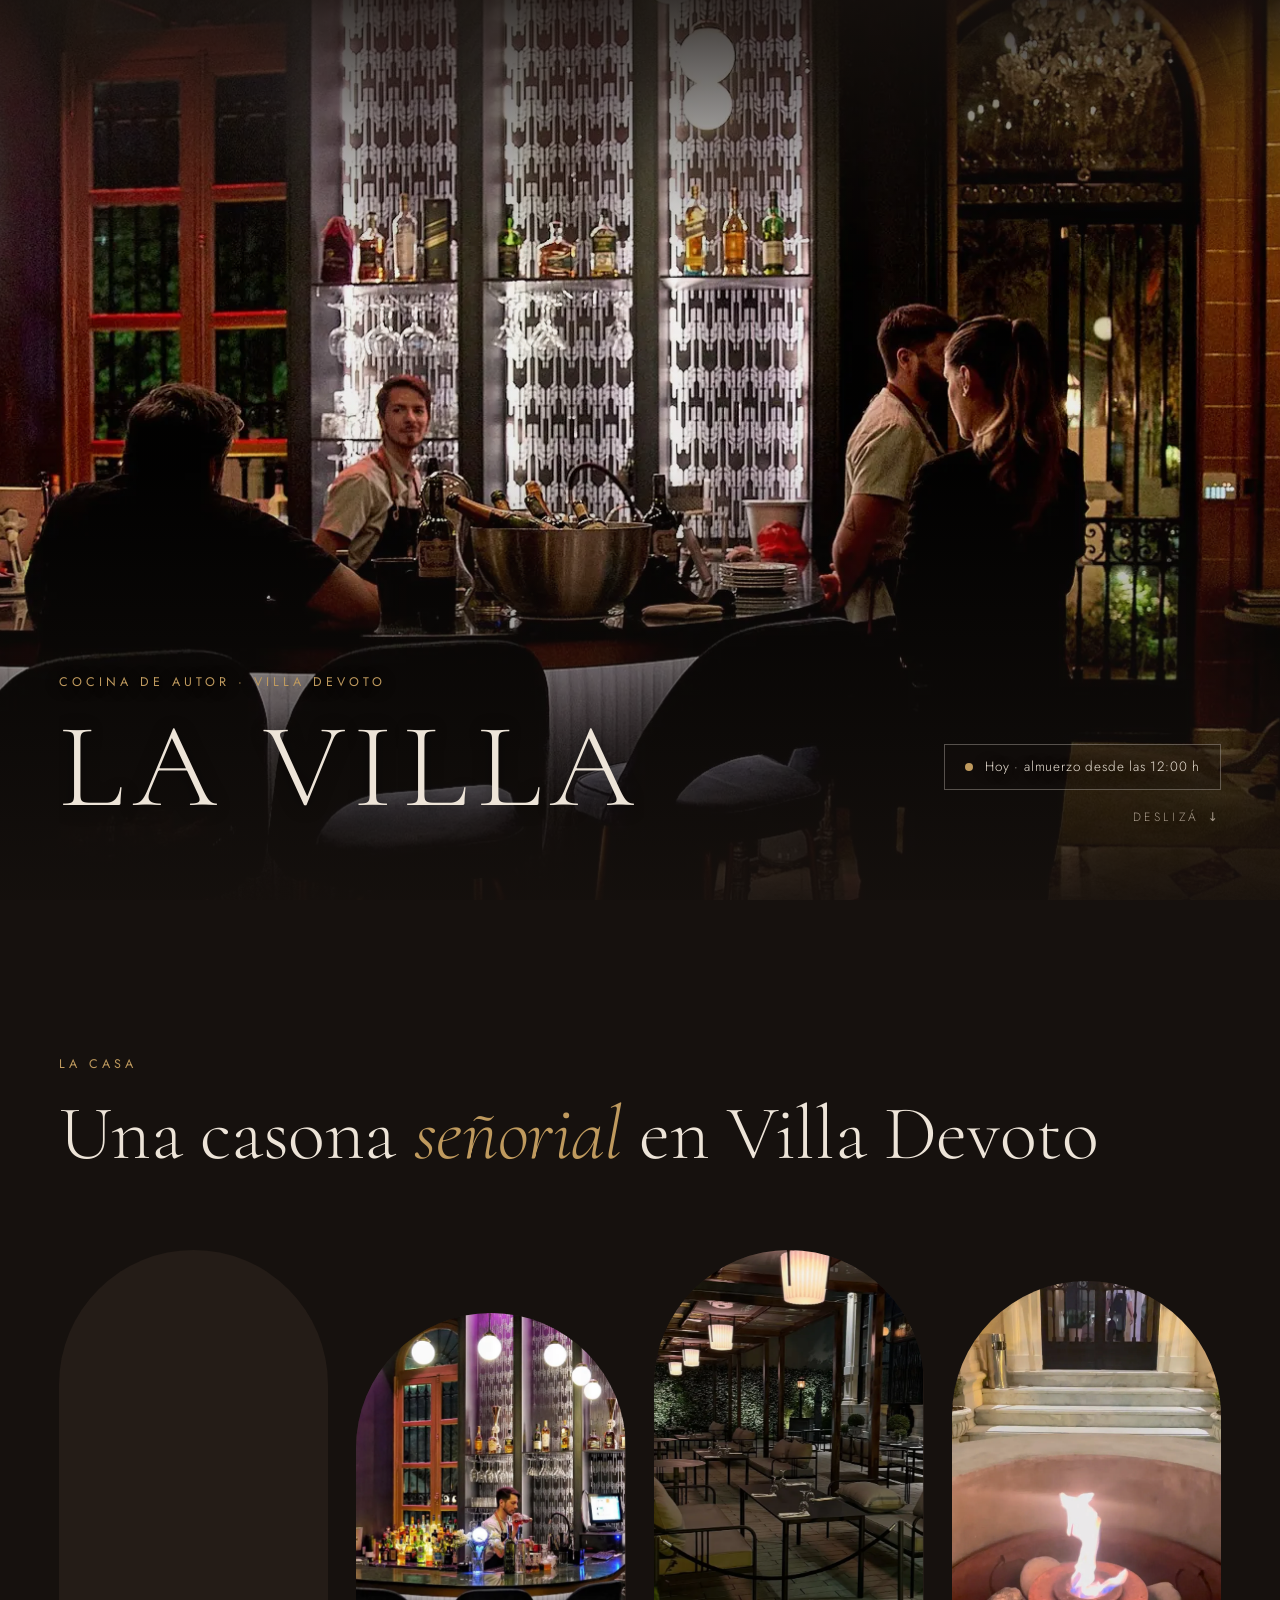
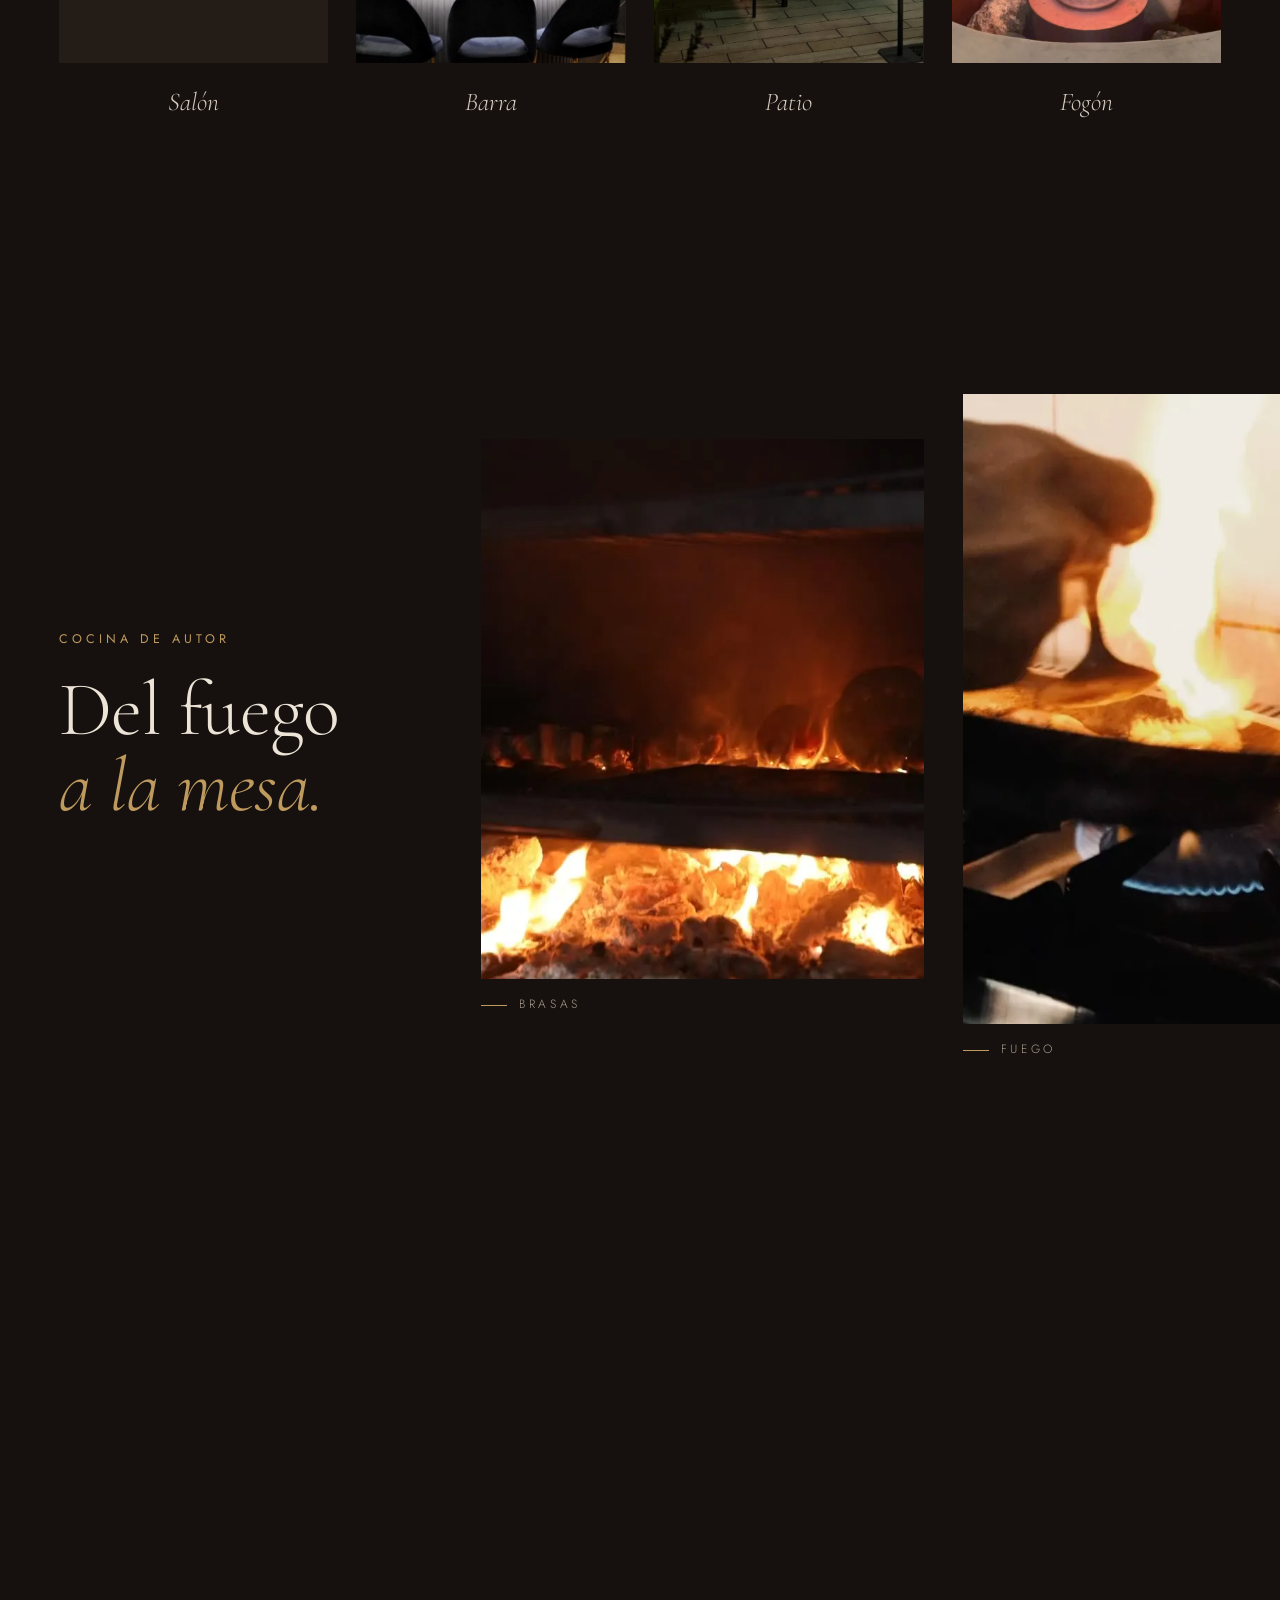
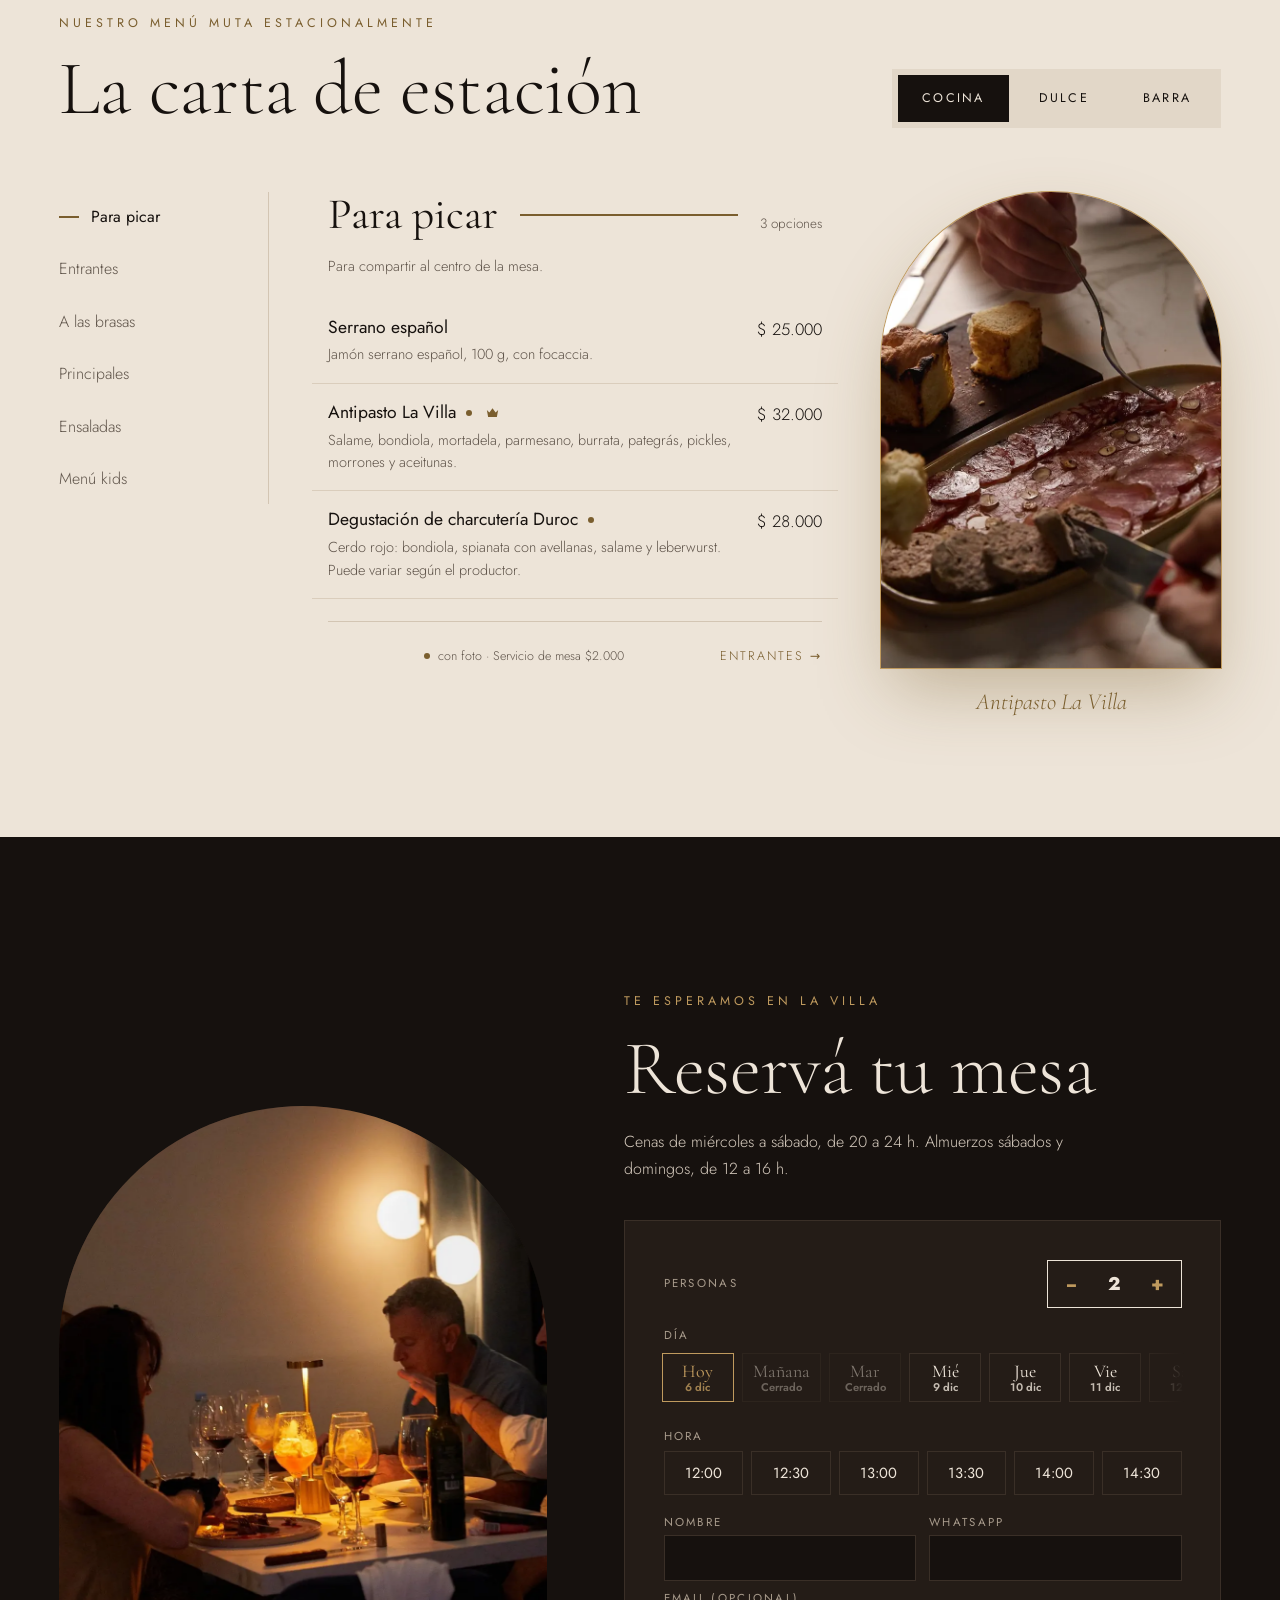
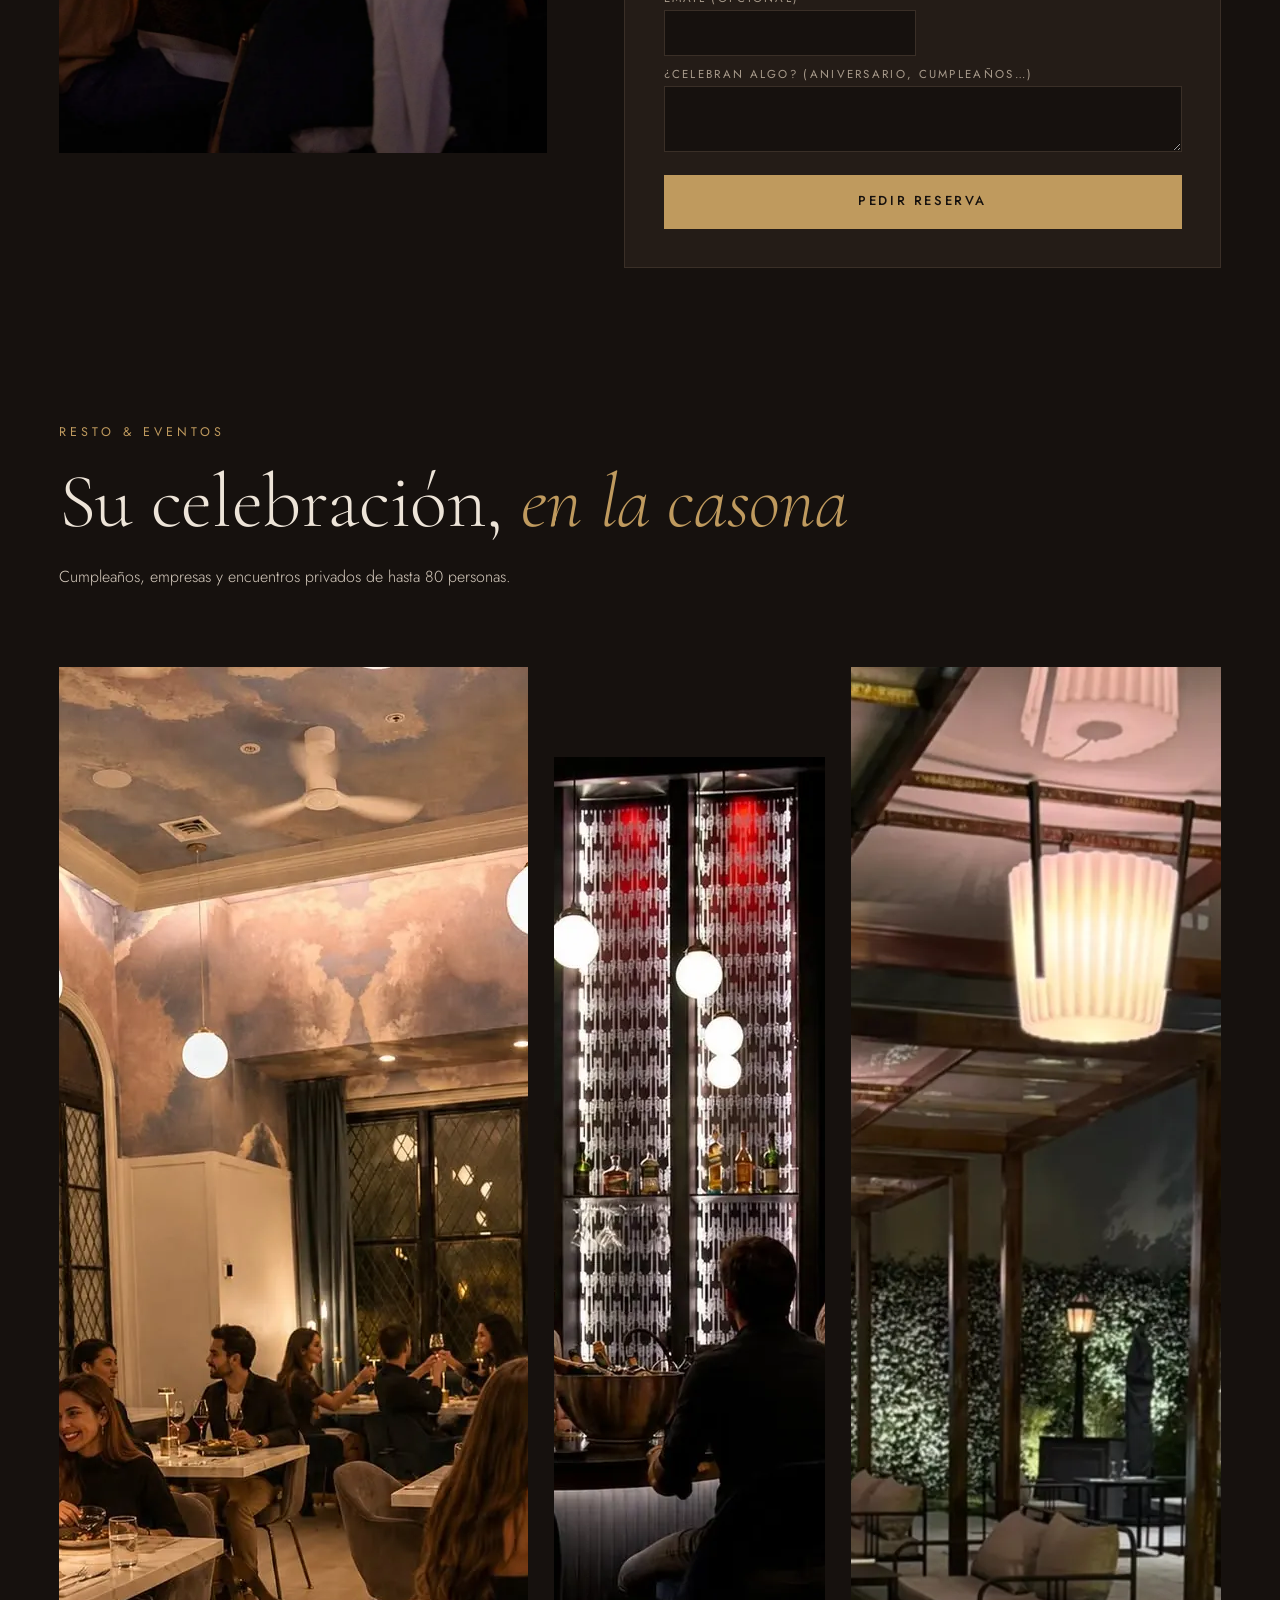
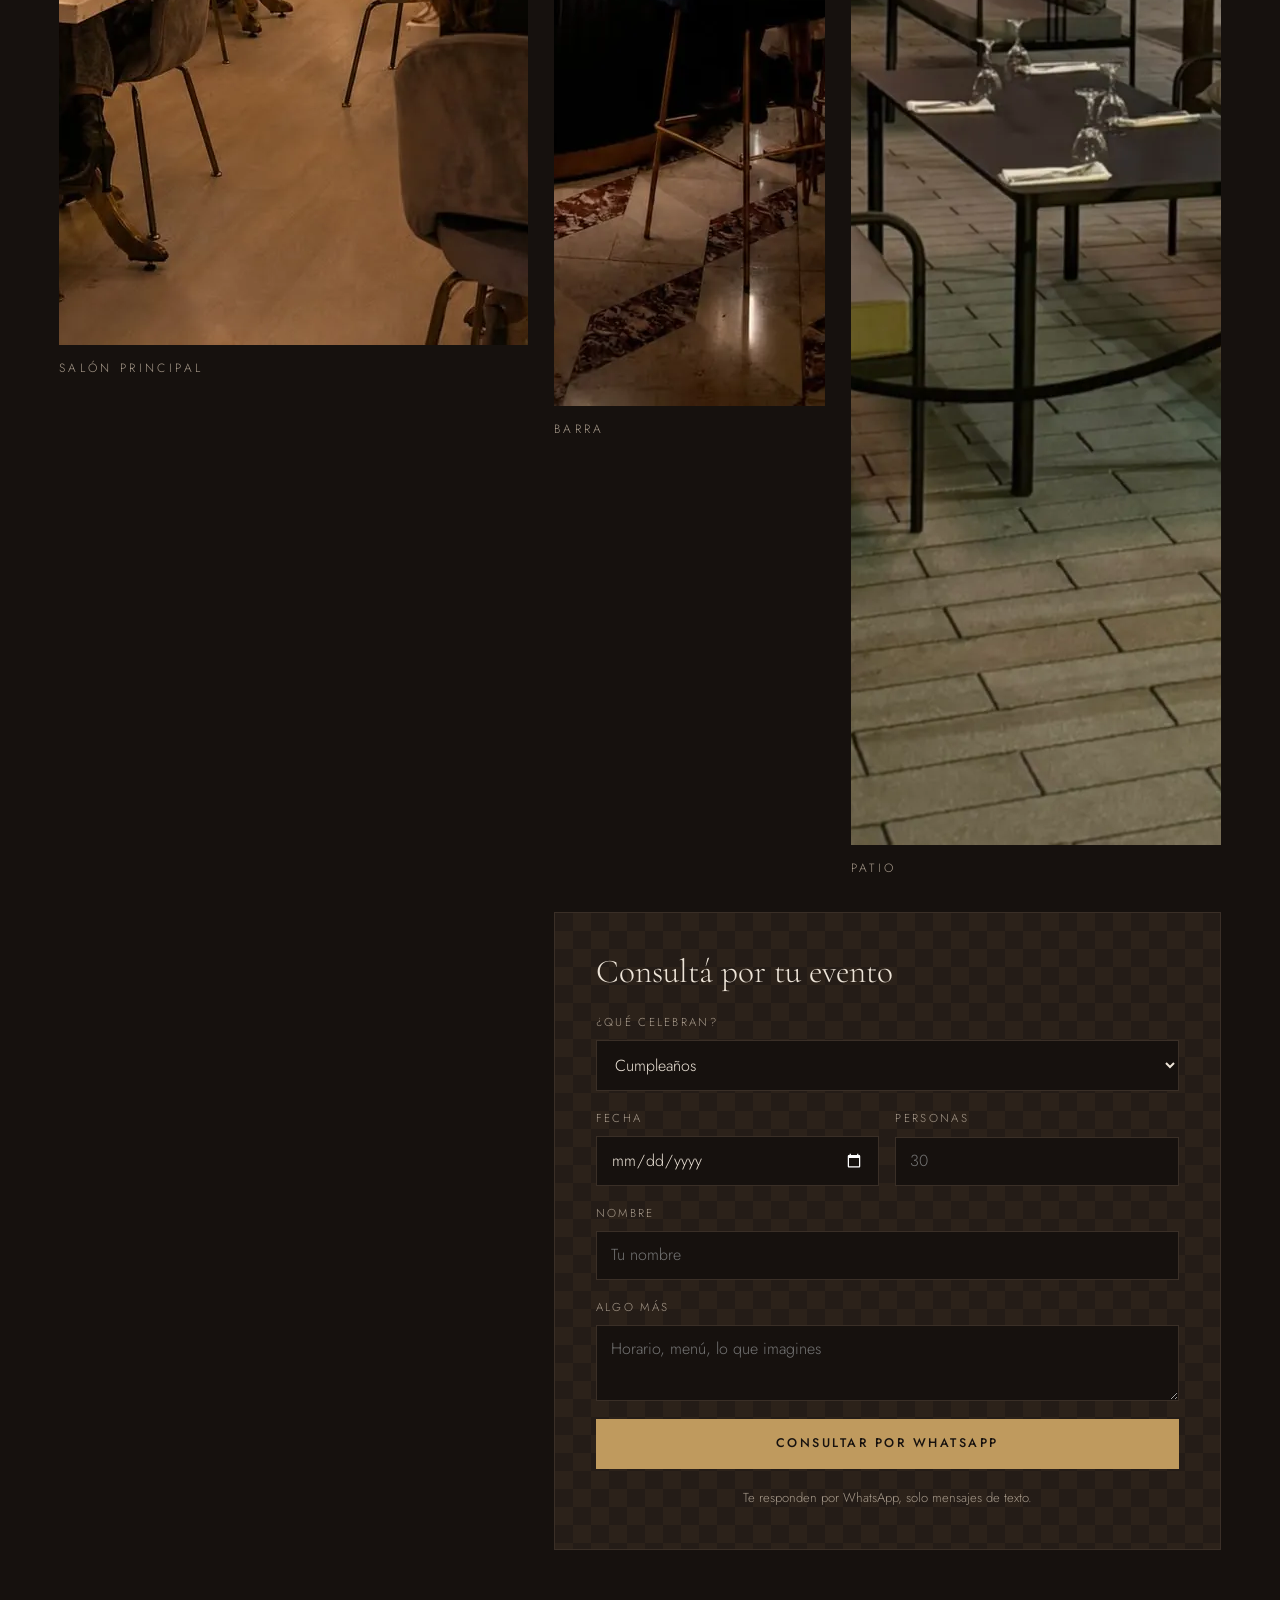
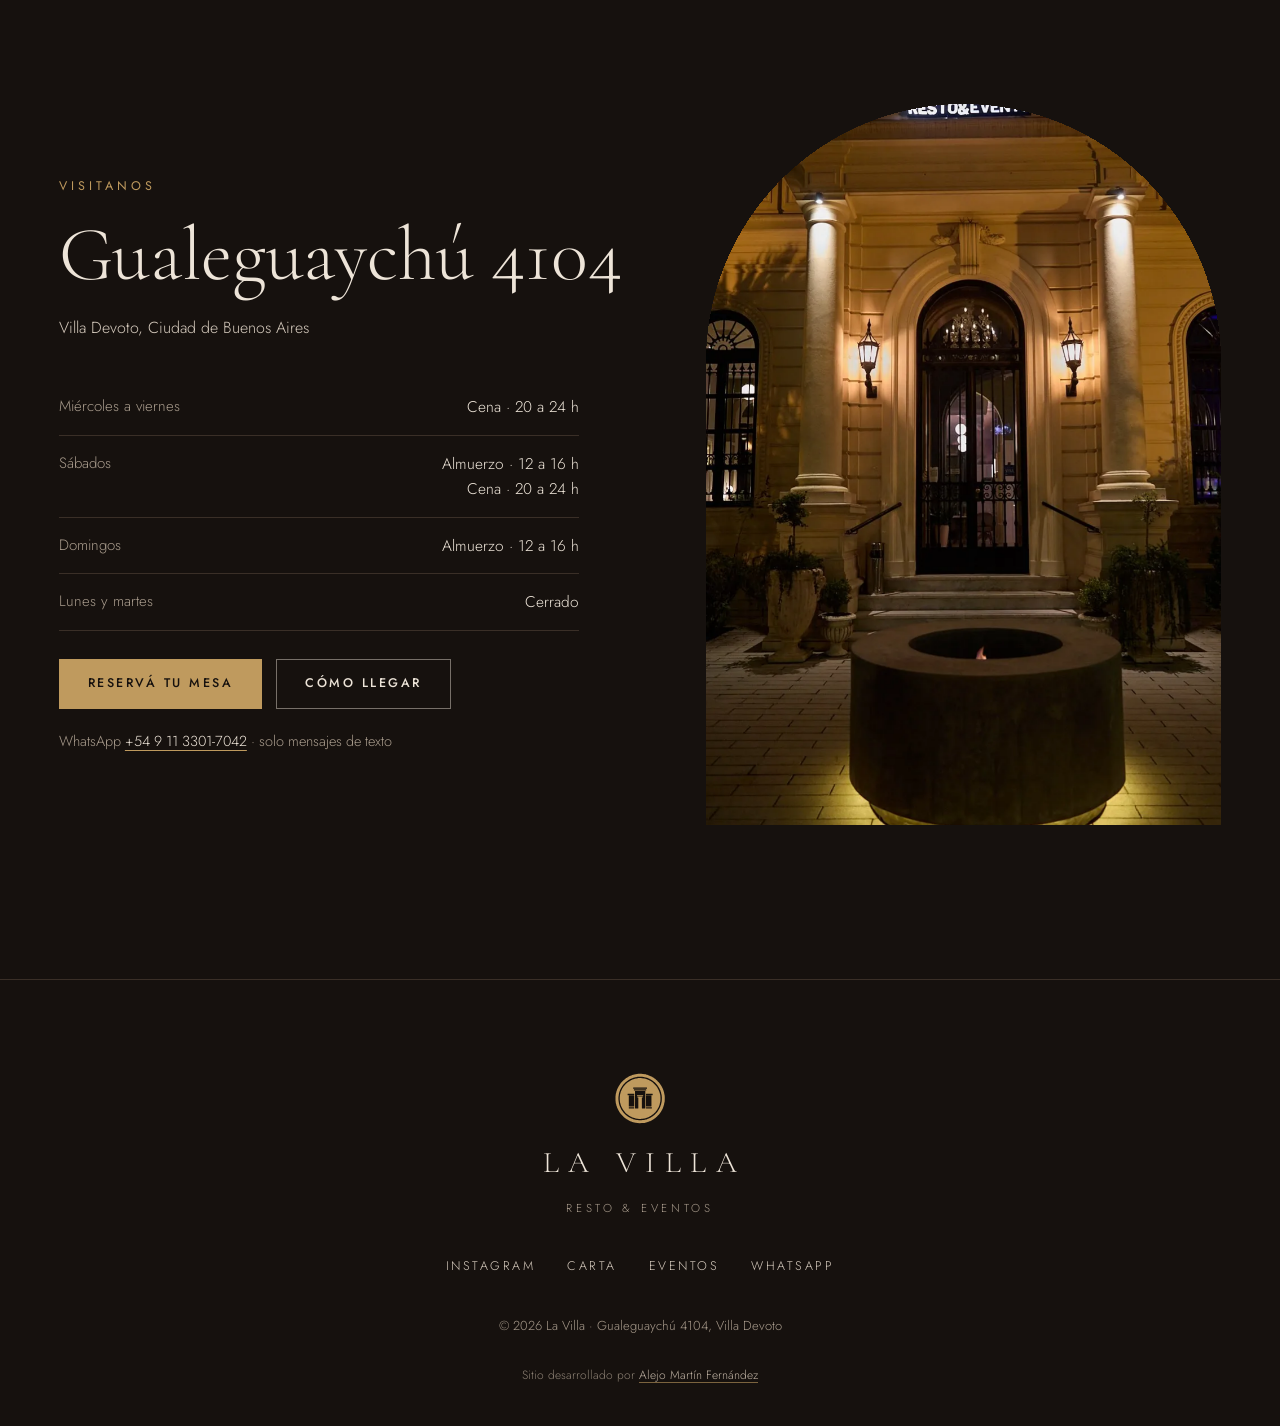
==== commit 504f1efc: "Vista previa para WhatsApp e Instagram (og:image absoluta en JPG) Co-Authored-By: Claude Opus 5.5 <n" ====
--- a/index.html
+++ b/index.html
@@ -8,7 +8,12 @@
 <meta name="theme-color" content="#16110E">
 <meta property="og:title" content="La Villa · Resto &amp; Eventos">
 <meta property="og:description" content="Cocina de autor en una casona de Villa Devoto. Reservá tu mesa.">
-<meta property="og:image" content="img/hero-noche.webp">
+<meta property="og:image" content="https://casa-de-la-villa.vercel.app/img/og.jpg">
+<meta property="og:image:width" content="1200">
+<meta property="og:image:height" content="630">
+<meta property="og:url" content="https://casa-de-la-villa.vercel.app/">
+<meta property="og:type" content="website">
+<meta name="twitter:card" content="summary_large_image">
 <link rel="icon" href="img/isotipo.svg" type="image/svg+xml">
 <script>
   // Antes de pintar: intro (si corresponde) y "el reloj" de la casona (día / noche según la hora del local).
